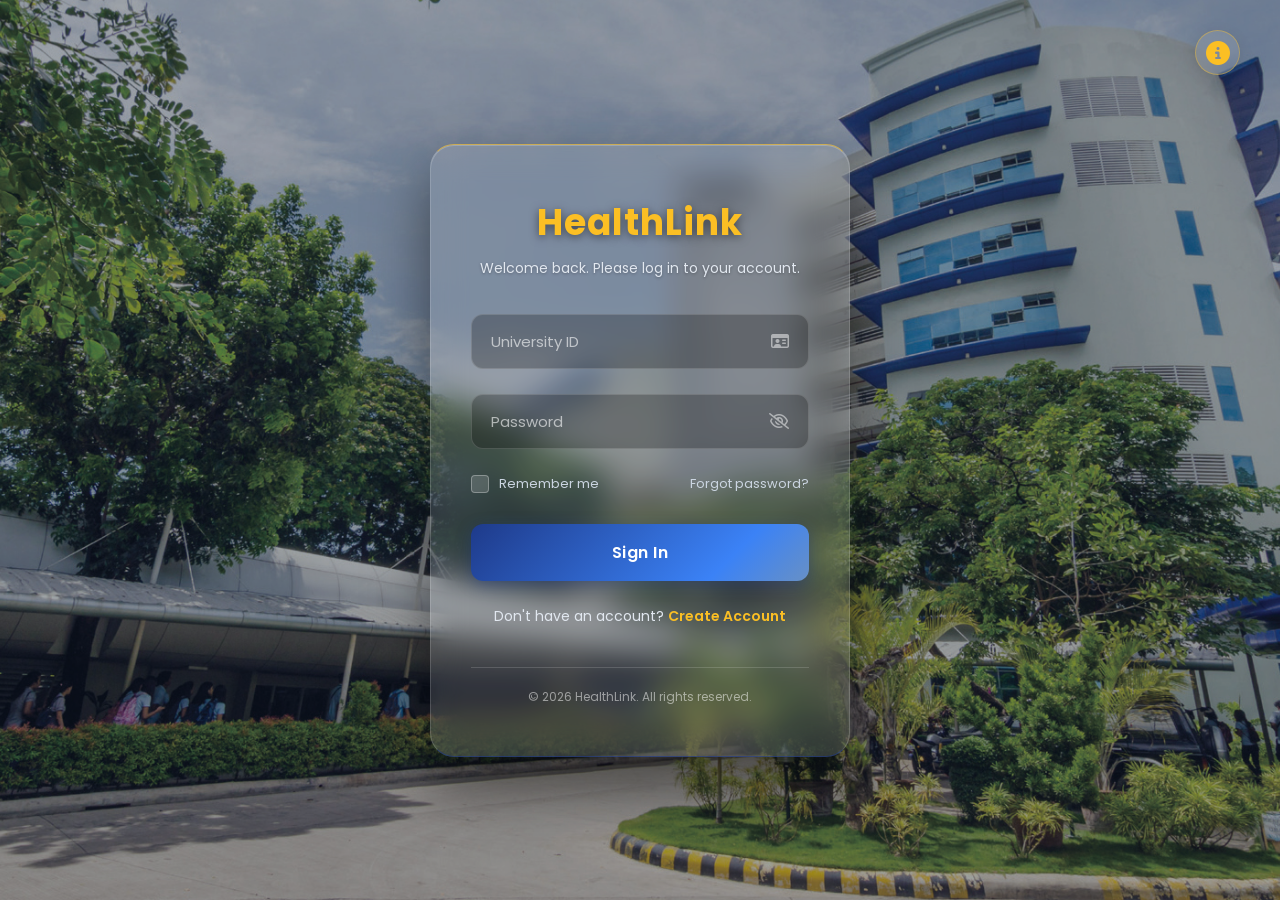
==== index.html @ 608cd3c1 "Add files via upload" ====
<!DOCTYPE html>
<html lang="en">
<head>
    <meta charset="UTF-8">
    <meta name="viewport" content="width=device-width, initial-scale=1.0">
    <title>USTP HealthLink | Login</title>
    
    <link href="https://fonts.googleapis.com/css2?family=Poppins:wght@300;400;500;600;700&display=swap" rel="stylesheet">
    <link rel="stylesheet" href="https://cdnjs.cloudflare.com/ajax/libs/font-awesome/6.4.0/css/all.min.css">
    
    <link rel="stylesheet" href="style.css">
</head>
<body>

    <!-- Premium Toast Notification -->
    <div id="toast" class="toast">
        <div class="toast-icon">
            <i class="fa-solid fa-circle-exclamation"></i>
        </div>
        <div class="toast-content">
            <h4>Login Failed</h4>
            <p>Invalid University ID or Password.</p>
        </div>
        <div class="toast-close" onclick="closeToast()">
            <i class="fa-solid fa-xmark"></i>
        </div>
    </div>

    <div class="notice-container">
        <button class="notice-btn" id="noticeBtn" title="Important Notice">
            <i class="fa-solid fa-circle-info"></i>
        </button>
        
        <div class="notice-popup" id="noticePopup">
            <div class="notice-header">
                <i class="fa-solid fa-triangle-exclamation"></i> Notice
            </div>
            <p>This system is designed exclusively for online appointment scheduling. In the event of an emergency, please proceed directly to the clinic or contact the nearest hospital immediately for urgent care.</p>
        </div>
    </div>

    <div class="background-glow"></div>

    <div class="login-container">
        <div class="login-card" id="loginCard">
            <div class="login-header">
                <h1>HealthLink</h1>
                <p>Welcome back. Please log in to your account.</p>
            </div>

            <form class="login-form" id="loginForm">
                
                <!-- UPDATED: Only University ID now -->
                <div class="input-group">
                    <input type="text" id="username" required placeholder=" ">
                    <label for="username">University ID</label>
                    <i class="fa-regular fa-id-card static-icon"></i>
                </div>

                <div class="input-group">
                    <input type="password" id="password" required placeholder=" ">
                    <label for="password">Password</label>
                    <i class="fa-regular fa-eye-slash interactive-icon" id="toggleIcon"></i>
                </div>

                <div class="options">
                    <label class="custom-checkbox">
                        <input type="checkbox" id="remember">
                        <span class="checkmark"></span>
                        Remember me
                    </label>
                    <a href="#" class="forgot-link">Forgot password?</a>
                </div>

                <button type="submit" class="login-btn" id="loginBtn">
                    <span>Sign In</span>
                </button>

                <div class="signup-link">
                    Don't have an account? <a href="#">Create Account</a>
                </div>
            </form>

            <div class="card-footer">
                &copy; 2026 HealthLink. All rights reserved.
            </div>
        </div>
    </div>

    <script src="script.js"></script>
</body>
</html>
---- style.css ----
/* =========================================
   GLOBAL RESET & TYPOGRAPHY
   ========================================= */
* {
    margin: 0;
    padding: 0;
    box-sizing: border-box;
    font-family: 'Poppins', sans-serif;
}

/* =========================================
   1. GLASSMORPHISM LOGIN PAGE STYLES
   ========================================= */

body {
    height: 100vh;
    width: 100%;
    overflow: hidden;
    background: #0f172a; 
}

/* --- PREMIUM TOAST NOTIFICATION --- */
.toast {
    position: fixed;
    top: -100px; /* Hidden above screen */
    left: 50%;
    transform: translateX(-50%);
    background: rgba(15, 23, 42, 0.95);
    backdrop-filter: blur(15px);
    -webkit-backdrop-filter: blur(15px);
    border: 1px solid rgba(239, 68, 68, 0.4);
    border-left: 5px solid #ef4444;
    padding: 15px 20px;
    border-radius: 16px;
    display: flex;
    align-items: center;
    gap: 15px;
    box-shadow: 0 20px 40px rgba(0, 0, 0, 0.5);
    z-index: 9999;
    transition: all 0.5s cubic-bezier(0.68, -0.55, 0.265, 1.55);
    opacity: 0;
}

.toast.show {
    top: 30px; /* Slides down */
    opacity: 1;
}

.toast-icon {
    background: rgba(239, 68, 68, 0.2);
    color: #ef4444;
    width: 40px;
    height: 40px;
    border-radius: 50%;
    display: flex;
    justify-content: center;
    align-items: center;
    font-size: 20px;
}

.toast-content h4 {
    color: #f87171;
    font-size: 15px;
    font-weight: 700;
    margin-bottom: 2px;
}

.toast-content p {
    color: #cbd5e1;
    font-size: 13px;
    font-weight: 500;
}

.toast-close {
    color: #64748b;
    cursor: pointer;
    font-size: 18px;
    margin-left: 10px;
    transition: 0.2s;
}

.toast-close:hover {
    color: #fff;
}

/* --- NOTICE ICON & POPUP --- */
.notice-container {
    position: relative;
    z-index: 100; 
}

body:not(.dashboard-body) .notice-container {
    position: absolute;
    top: 30px;
    right: 40px;
}

.notice-btn {
    background: rgba(255, 255, 255, 0.1);
    border: 1px solid rgba(251, 191, 36, 0.4);
    color: #fbbf24; 
    width: 45px;
    height: 45px;
    border-radius: 50%;
    font-size: 24px; 
    cursor: pointer;
    backdrop-filter: blur(10px);
    transition: all 0.3s ease;
    display: flex;
    justify-content: center;
    align-items: center;
    box-shadow: 0 4px 15px rgba(0,0,0,0.1);
}

.notice-btn.hidden {
    border: 1px solid transparent; 
    background: transparent; 
    color: #ffffff; 
}

.notice-btn.hidden:hover {
    transform: scale(1.1);
    color: #cbd5e1; 
}

.notice-btn:hover:not(.hidden) {
    background: rgba(251, 191, 36, 0.2);
    transform: scale(1.05);
}

/* --- TOP HEADER SPECIFIC NOTICE ICON --- */
.top-header-notice .notice-btn {
    background: #ffffff; 
    border: 4px solid #e2e8f0; 
    color: #64748b; 
    font-size: 16px; 
    width: 44px;
    height: 44px;
    box-shadow: 0 4px 10px rgba(0,0,0,0.03);
    margin-left: 5px;
    transition: all 0.3s ease;
}

.top-header-notice .notice-btn:hover {
    border-color: #cbd5e1; 
    color: #1e3a8a; 
    transform: scale(1.05);
    box-shadow: 0 6px 15px rgba(0,0,0,0.08);
}

/* Popup Box */
.notice-popup {
    position: absolute;
    top: 60px;
    right: 0;
    width: 320px;
    background: rgba(15, 23, 42, 0.95); 
    backdrop-filter: blur(15px);
    -webkit-backdrop-filter: blur(15px);
    border: 1px solid rgba(251, 191, 36, 0.4); 
    border-radius: 16px;
    padding: 20px;
    color: #e2e8f0;
    box-shadow: 0 25px 50px -12px rgba(0, 0, 0, 0.5);
    opacity: 0;
    visibility: hidden;
    transform: translateY(-10px);
    transition: all 0.4s ease;
    margin-right: -10px; 
}

.notice-popup.show {
    opacity: 1;
    visibility: visible;
    transform: translateY(0);
}

.notice-header {
    color: #fbbf24;
    font-weight: 700;
    font-size: 15px;
    margin-bottom: 10px;
    display: flex;
    align-items: center;
    gap: 8px;
}

.notice-popup p {
    font-size: 13px;
    line-height: 1.6;
    color: #cbd5e1;
    font-weight: 400;
}

/* --- LOGIN FORM STYLES --- */
.background-glow {
    position: absolute;
    top: 50%;
    left: 50%;
    transform: translate(-50%, -50%);
    width: 550px;
    height: 550px;
    background: radial-gradient(circle, rgba(251, 191, 36, 0.2) 0%, rgba(30, 58, 138, 0.3) 40%, transparent 70%);
    filter: blur(60px);
    z-index: 1;
    animation: pulseGlow 6s infinite alternate;
}

@keyframes pulseGlow {
    0% { transform: translate(-50%, -50%) scale(1); opacity: 0.7; }
    100% { transform: translate(-50%, -50%) scale(1.1); opacity: 1; }
}

.login-container {
    height: 100vh;
    width: 100vw;
    background: url('bg.jpg') no-repeat center center/cover;
    display: flex;
    justify-content: center;
    align-items: center;
    position: relative;
    z-index: 2;
}

.login-container::before {
    content: '';
    position: absolute;
    top: 0;
    left: 0;
    width: 100%;
    height: 100%;
    background: rgba(10, 25, 47, 0.4); 
    z-index: -1;
}

.login-card {
    position: relative;
    z-index: 3;
    width: 420px;
    padding: 50px 40px;
    border-radius: 24px;
    background: rgba(255, 255, 255, 0.1);
    backdrop-filter: blur(16px);
    -webkit-backdrop-filter: blur(16px);
    border: 1px solid rgba(255, 255, 255, 0.15);
    border-top: 1px solid rgba(251, 191, 36, 0.6); 
    border-bottom: 1px solid rgba(30, 58, 138, 0.6);
    box-shadow: 0 30px 60px rgba(0, 0, 0, 0.5), inset 0 1px 0 rgba(255,255,255,0.2);
    color: #fff;
}

.login-header {
    text-align: center;
    margin-bottom: 35px;
}

.login-header h1 {
    font-size: 36px;
    font-weight: 700;
    letter-spacing: 1px;
    margin-bottom: 8px;
    text-shadow: 0 2px 10px rgba(0, 0, 0, 0.5);
    color: #fbbf24; 
}

.login-header p {
    font-size: 14px;
    font-weight: 400;
    color: #e2e8f0; 
    text-shadow: 0 1px 3px rgba(0,0,0,0.3);
}

.input-group {
    position: relative;
    margin-bottom: 25px;
}

.input-group input {
    width: 100%;
    padding: 20px 45px 10px 20px; 
    border-radius: 12px;
    background: rgba(0, 0, 0, 0.25); 
    border: 1px solid rgba(255, 255, 255, 0.15);
    color: #fff;
    font-size: 15px;
    outline: none;
    transition: all 0.3s ease;
}

.input-group label {
    position: absolute;
    left: 20px;
    top: 50%;
    transform: translateY(-50%);
    color: rgba(255, 255, 255, 0.6);
    font-size: 15px;
    pointer-events: none;
    transition: all 0.3s ease;
}

.input-group input:focus ~ label,
.input-group input:not(:placeholder-shown) ~ label {
    top: 10px;
    font-size: 11px;
    color: #fbbf24;
    font-weight: 500;
}

.input-group input:focus {
    border-color: #fbbf24; 
    background: rgba(30, 58, 138, 0.3); 
    box-shadow: 0 0 15px rgba(251, 191, 36, 0.15);
}

.input-group i {
    position: absolute;
    right: 20px;
    top: 50%;
    transform: translateY(-50%);
    color: rgba(255, 255, 255, 0.5);
    transition: 0.3s;
}

.static-icon { pointer-events: none; cursor: default; }
.interactive-icon { pointer-events: auto; cursor: pointer; }

.input-group input:focus + .interactive-icon { color: #fbbf24; }

.options {
    display: flex;
    justify-content: space-between;
    align-items: center;
    margin-bottom: 30px;
    font-size: 13px;
}

.custom-checkbox { display: flex; align-items: center; cursor: pointer; user-select: none; color: #cbd5e1; }
.custom-checkbox input { position: absolute; opacity: 0; }

.checkmark {
    position: relative;
    height: 18px;
    width: 18px;
    background-color: rgba(255, 255, 255, 0.15);
    border: 1px solid rgba(255, 255, 255, 0.3);
    border-radius: 4px;
    margin-right: 10px;
    transition: all 0.2s;
}

.custom-checkbox input:checked ~ .checkmark { background-color: #fbbf24; border-color: #fbbf24; }

.checkmark:after {
    content: "";
    position: absolute;
    display: none;
    left: 6px;
    top: 2px;
    width: 4px;
    height: 10px;
    border: solid #1e3a8a;
    border-width: 0 2px 2px 0;
    transform: rotate(45deg);
}

.custom-checkbox input:checked ~ .checkmark:after { display: block; }
.forgot-link { color: #cbd5e1; text-decoration: none; transition: 0.3s; }
.forgot-link:hover { color: #fbbf24; }

.login-btn {
    position: relative;
    width: 100%;
    padding: 16px;
    border: none;
    border-radius: 12px;
    background: linear-gradient(135deg, #1e3a8a 0%, #3b82f6 40%, #fbbf24 100%);
    background-size: 200% auto;
    color: #fff;
    font-size: 16px;
    font-weight: 600;
    letter-spacing: 0.5px;
    cursor: pointer;
    overflow: hidden; 
    transition: all 0.4s ease;
    box-shadow: 0 4px 15px rgba(30, 58, 138, 0.4);
}

.login-btn::before {
    content: '';
    position: absolute;
    top: 0;
    left: -100%;
    width: 100%;
    height: 100%;
    background: linear-gradient(90deg, transparent, rgba(255,255,255,0.4), transparent);
    transition: all 0.5s ease;
}

.login-btn:hover { background-position: right center; transform: translateY(-2px); box-shadow: 0 8px 25px rgba(251, 191, 36, 0.4); }
.login-btn:hover::before { left: 100%; }

.signup-link { text-align: center; margin-top: 25px; font-size: 14px; color: #e2e8f0; }
.signup-link a { color: #fbbf24; text-decoration: none; font-weight: 600; transition: 0.3s; }
.signup-link a:hover { color: #fff; }

.card-footer {
    margin-top: 40px;
    text-align: center;
    font-size: 12px;
    color: rgba(255, 255, 255, 0.5);
    border-top: 1px solid rgba(255, 255, 255, 0.15);
    padding-top: 20px;
}


/* =========================================
   2. DASHBOARD (PREMIUM CANVAS & DEPTH)
   ========================================= */

.dashboard-body {
    margin: 0;
    padding: 0;
    font-family: 'Poppins', sans-serif;
    background-color: #eef2f6; 
    color: #334155; 
    height: 100vh;
    overflow: hidden;
    position: relative;
}

.bg-canvas {
    position: absolute;
    top: 0; left: 0; width: 100%; height: 100%;
    overflow: hidden;
    z-index: 0;
    pointer-events: none;
}

.glow {
    position: absolute;
    border-radius: 50%;
    filter: blur(120px);
    opacity: 0.6;
}

.glow-blue { width: 600px; height: 600px; background: #dbeafe; top: -200px; right: -100px; }
.glow-gold { width: 500px; height: 500px; background: #fef3c7; bottom: -150px; left: 10%; }

.app-container {
    display: flex;
    flex-direction: column;
    height: 100vh;
    position: relative;
    z-index: 1; 
}

/* --- 1. TOP HEADER --- */
.top-header {
    display: flex;
    justify-content: space-between;
    align-items: center;
    background: rgba(255, 255, 255, 0.9);
    backdrop-filter: blur(10px);
    height: 85px; 
    padding: 0 40px;
    margin: 20px 30px;
    border-radius: 24px;
    box-shadow: 0 4px 6px -1px rgba(0, 0, 0, 0.02), 0 15px 35px -5px rgba(30, 58, 138, 0.1);
    border: 1px solid rgba(255, 255, 255, 0.8);
    z-index: 10;
}

.nav-logo { font-size: 26px; font-weight: 800; color: #fbbf24; letter-spacing: -0.5px; text-shadow: 0 2px 10px rgba(251, 191, 36, 0.2); }

.header-right-side { display: flex; align-items: center; gap: 15px; }
.user-profile-header { display: flex; align-items: center; gap: 15px; }
.user-info { text-align: right; }
.user-info h2 { font-size: 17px; font-weight: 800; color: #0f172a; margin-bottom: 2px; }
.user-info p { font-size: 13px; color: #64748b; font-weight: 500; }
.user-id { background: #fef3c7; color: #b45309; padding: 3px 10px; border-radius: 12px; font-weight: 700; margin-left: 10px; }

.user-avatar { 
    width: 52px; height: 52px; 
    border-radius: 18px;
    padding: 2px;
    background: linear-gradient(135deg, #fbbf24, #1e3a8a); 
    box-shadow: 0 6px 15px rgba(30, 58, 138, 0.25);
}

.user-avatar img { width: 100%; height: 100%; border-radius: 16px; object-fit: cover; border: 2px solid #fff; }

.logout-icon {
    color: #64748b; font-size: 18px; transition: 0.3s; text-decoration: none;
    width: 45px; height: 45px; display: flex; align-items: center; justify-content: center;
    border-radius: 16px; background: #f8fafc; border: 1px solid #e2e8f0;
    box-shadow: 0 2px 5px rgba(0,0,0,0.02);
}
.logout-icon:hover { color: #ef4444; background: #fee2e2; transform: translateY(-2px); box-shadow: 0 6px 15px rgba(239, 68, 68, 0.15); }

/* --- MAIN LAYOUT --- */
.main-layout {
    display: flex;
    flex: 1;
    overflow: hidden; 
    padding: 0 30px 30px 30px;
    gap: 30px;
}

/* --- 2. LEFT PANEL --- */
.left-panel {
    width: 110px;
    background: #ffffff;
    border-radius: 30px;
    box-shadow: 0 4px 6px -1px rgba(0, 0, 0, 0.02), 0 15px 35px -5px rgba(30, 58, 138, 0.1);
    display: flex;
    flex-direction: column;
    justify-content: center;
    padding: 40px 0; 
    border: 1px solid rgba(226, 232, 240, 0.6);
}

.nav-track { 
    display: flex; 
    flex-direction: column; 
    gap: 35px; 
    align-items: center;
    width: 100%;
}

.nav-item {
    display: flex; flex-direction: column; align-items: center; text-decoration: none;
    color: #94a3b8; font-size: 11px; font-weight: 700; transition: all 0.3s ease; width: 100%;
    cursor: pointer;
}

.nav-icon {
    font-size: 20px; margin-bottom: 6px; width: 55px; height: 55px; 
    display: flex; justify-content: center; align-items: center; border-radius: 20px; 
    background: #f8fafc; transition: all 0.3s cubic-bezier(0.4, 0, 0.2, 1);
}

.nav-item:hover { color: #1e3a8a; }
.nav-item:hover .nav-icon { background: #e0e7ff; color: #1e3a8a; transform: translateY(-2px); box-shadow: 0 4px 10px rgba(30,58,138,0.1); }

.nav-item.active { color: #1e3a8a; }
.nav-item.active .nav-icon {
    background: linear-gradient(135deg, #1e3a8a, #3b82f6);
    color: #fff;
    box-shadow: 0 10px 25px -5px rgba(30, 58, 138, 0.5), inset 0 2px 4px rgba(255,255,255,0.3);
    transform: translateY(-3px) scale(1.02);
}

/* --- 3. RIGHT PANEL --- */
.right-panel { 
    flex: 1; 
    padding: 10px 20px 10px 0; 
    overflow-y: auto; 
    max-width: 1200px;
    margin: 0 auto;
    width: 100%;
}

.right-panel::-webkit-scrollbar { width: 6px; }
.right-panel::-webkit-scrollbar-track { background: transparent; }
.right-panel::-webkit-scrollbar-thumb { background: #cbd5e1; border-radius: 10px; }

/* --- WELCOME BANNER --- */
.welcome-banner { margin-bottom: 35px; }

.welcome-text h1 {
    font-size: 36px; font-weight: 800; color: #0f172a; margin-bottom: 8px; letter-spacing: -1px;
}
.welcome-text h1 span { 
    background: linear-gradient(90deg, #1e3a8a, #3b82f6);
    -webkit-background-clip: text;
    -webkit-text-fill-color: transparent;
}
.welcome-text p { font-size: 16px; color: #64748b; font-weight: 500;}

/* --- CONTENT SECTIONS --- */
.content-section { margin-bottom: 50px; }

.section-header { display: flex; justify-content: space-between; align-items: center; margin-bottom: 25px; }
.section-header h3 { font-size: 24px; color: #0f172a; font-weight: 800; letter-spacing: -0.5px;}

.view-all { 
    font-size: 14px; color: #1e3a8a; text-decoration: none; font-weight: 700; 
    display: flex; align-items: center; gap: 8px; transition: 0.2s;
    background: #ffffff; padding: 10px 20px; border-radius: 20px;
    border: 1px solid #e2e8f0;
    box-shadow: 0 4px 10px rgba(0,0,0,0.02);
}
.view-all:hover { gap: 12px; background: #f8fafc; border-color: #cbd5e1; box-shadow: 0 6px 15px rgba(30,58,138,0.08); transform: translateY(-2px); }

/* --- APPOINTMENT CARD --- */
.appointment-card {
    background: #ffffff; border-radius: 28px; padding: 35px;
    display: flex; align-items: center; gap: 35px;
    box-shadow: 0 2px 4px rgba(0,0,0,0.02), 0 15px 30px -5px rgba(30, 58, 138, 0.12), 0 30px 60px -15px rgba(30, 58, 138, 0.08);
    transition: all 0.3s ease;
    border: 1px solid rgba(226, 232, 240, 0.6);
}

.appointment-card:hover { 
    transform: translateY(-8px);
    box-shadow: 0 4px 8px rgba(0,0,0,0.02), 0 25px 45px -5px rgba(30, 58, 138, 0.15), 0 40px 70px -15px rgba(30, 58, 138, 0.1);
}

.appt-date {
    background: linear-gradient(135deg, #ffffff, #f1f5f9);
    padding: 18px 28px; border-radius: 22px; text-align: center;
    display: flex; flex-direction: column; border: 1px solid #e2e8f0;
    box-shadow: inset 0 2px 4px rgba(0,0,0,0.03), 0 4px 10px rgba(0,0,0,0.02);
}

.appt-date .month { font-size: 15px; font-weight: 800; color: #ef4444; text-transform: uppercase; letter-spacing: 1px; }
.appt-date .day { font-size: 36px; font-weight: 800; color: #0f172a; line-height: 1; }

.appt-details { flex: 1; }
.appt-details h4 { font-size: 22px; color: #0f172a; margin-bottom: 12px; font-weight: 800;}
.appt-details p { font-size: 15px; color: #64748b; margin-bottom: 8px; display: flex; align-items: center; gap: 10px; font-weight: 500;}
.appt-details p i { color: #94a3b8; width: 16px; }

.appt-status { text-align: right; display: flex; flex-direction: column; align-items: flex-end; gap: 15px; }

.status-badge {
    background: #ecfdf5; color: #059669; padding: 10px 20px; border-radius: 20px; font-size: 14px; font-weight: 700;
    border: 1px solid #d1fae5; box-shadow: 0 2px 10px rgba(5, 150, 105, 0.1);
    display: flex; align-items: center; gap: 6px;
}

.cancel-btn {
    background: #fef2f2; color: #ef4444; padding: 12px 28px; border-radius: 16px; font-size: 14px; font-weight: 700;
    cursor: pointer; border: 1px solid #fecaca; transition: 0.2s;
    box-shadow: 0 2px 5px rgba(239, 68, 68, 0.05);
}
.cancel-btn:hover { background: #fee2e2; transform: translateY(-2px); box-shadow: 0 6px 15px rgba(239, 68, 68, 0.15); }

/* --- DOCTOR AVAILABILITY --- */
.doctor-grid { display: grid; grid-template-columns: repeat(auto-fill, minmax(340px, 1fr)); gap: 25px; }

.doctor-card {
    background: #ffffff; border-radius: 28px; padding: 30px;
    display: flex; align-items: center; gap: 25px;
    box-shadow: 0 2px 4px rgba(0,0,0,0.02), 0 15px 30px -5px rgba(30, 58, 138, 0.12), 0 30px 60px -15px rgba(30, 58, 138, 0.08);
    transition: all 0.3s ease;
    border: 1px solid rgba(226, 232, 240, 0.6);
    position: relative;
}

.doctor-card:hover { 
    transform: translateY(-8px); 
    box-shadow: 0 4px 8px rgba(0,0,0,0.02), 0 25px 45px -5px rgba(30, 58, 138, 0.15), 0 40px 70px -15px rgba(30, 58, 138, 0.1);
}

.status-pill {
    position: absolute; top: 25px; right: 25px; font-size: 11px; font-weight: 700;
    display: flex; align-items: center; gap: 6px; padding: 5px 12px; border-radius: 20px;
    background: #ecfdf5; color: #059669; border: 1px solid #d1fae5;
    box-shadow: 0 2px 5px rgba(16, 185, 129, 0.1);
}

.status-pill .dot {
    width: 6px; height: 6px; background: #10b981; border-radius: 50%;
    box-shadow: 0 0 0 2px rgba(16, 185, 129, 0.3); animation: pulse 2s infinite;
}

@keyframes pulse {
    0% { transform: scale(1); opacity: 1; }
    50% { transform: scale(1.5); opacity: 0.5; }
    100% { transform: scale(1); opacity: 1; }
}

.doc-avatar { 
    position: relative; width: 75px; height: 75px; border-radius: 24px; padding: 3px;
    background: #e2e8f0; box-shadow: 0 8px 20px rgba(0,0,0,0.08);
}
.doc-avatar.online { background: linear-gradient(135deg, #10b981, #34d399); }
.doc-avatar.offline { background: linear-gradient(135deg, #cbd5e1, #e2e8f0); }

.doc-avatar img { width: 100%; height: 100%; border-radius: 21px; object-fit: cover; border: 3px solid #fff; }

.doc-info h4 { font-size: 19px; color: #0f172a; margin-bottom: 4px; font-weight: 800;}
.doc-info p { font-size: 14px; color: #64748b; margin-bottom: 12px; font-weight: 500;}

.doc-time { 
    font-size: 13px; color: #059669; background: #ecfdf5; padding: 8px 14px; 
    border-radius: 10px; font-weight: 700; display: inline-flex; align-items: center; gap: 6px; 
    border: 1px solid #d1fae5;
}
.doc-time.text-muted { color: #64748b; background: #f1f5f9; border-color: #e2e8f0; }

/* =========================================
   3. TAB SYSTEM & BOOKING FORM
   ========================================= */

.page-view {
    display: none;
    animation: fadeIn 0.4s ease;
}

.page-view.active-view {
    display: block;
}

@keyframes fadeIn {
    from { opacity: 0; transform: translateY(10px); }
    to { opacity: 1; transform: translateY(0); }
}

.booking-wrapper {
    display: flex;
    justify-content: center;
    width: 100%;
}

.booking-container {
    background: #ffffff;
    border-radius: 28px;
    padding: 40px;
    box-shadow: 0 2px 4px rgba(0,0,0,0.02), 0 15px 30px -5px rgba(30, 58, 138, 0.12);
    border: 1px solid rgba(226, 232, 240, 0.6);
    width: 100%;
    max-width: 800px;
}

.booking-form {
    display: flex;
    flex-direction: column;
    gap: 30px;
}

.form-section {
    display: flex;
    flex-direction: column;
    gap: 15px;
}

.form-section h3 {
    font-size: 16px;
    font-weight: 700;
    color: #1e3a8a;
    display: flex;
    align-items: center;
    gap: 10px;
    border-bottom: 1px solid #e2e8f0;
    padding-bottom: 10px;
}

.form-section h3 i {
    color: #fbbf24;
}

.input-grid {
    display: grid;
    grid-template-columns: 1fr 1fr;
    gap: 20px;
}

.input-field {
    display: flex;
    flex-direction: column;
    gap: 8px;
}

.input-field label {
    font-size: 13px;
    font-weight: 600;
    color: #64748b;
}

.input-field input, 
.input-field select, 
.input-field textarea {
    width: 100%;
    padding: 15px 20px;
    border-radius: 16px;
    border: 1px solid #cbd5e1;
    background: #f8fafc;
    font-size: 14px;
    color: #0f172a;
    font-family: 'Poppins', sans-serif;
    outline: none;
    transition: all 0.3s ease;
}

.input-field input:focus, 
.input-field select:focus, 
.input-field textarea:focus {
    border-color: #3b82f6;
    background: #ffffff;
    box-shadow: 0 0 0 4px rgba(59, 130, 246, 0.1);
}

.input-field textarea {
    resize: vertical;
}

.form-actions {
    display: flex;
    justify-content: flex-end;
    gap: 15px;
    margin-top: 10px;
    padding-top: 20px;
    border-top: 1px solid #e2e8f0;
}

.btn-cancel {
    padding: 14px 28px;
    border-radius: 16px;
    background: #ffffff;
    color: #64748b;
    font-size: 15px;
    font-weight: 600;
    border: 1px solid #cbd5e1;
    cursor: pointer;
    transition: all 0.3s ease;
}

.btn-cancel:hover {
    background: #f1f5f9;
    color: #0f172a;
    border-color: #94a3b8;
}

.btn-submit {
    padding: 14px 28px;
    border-radius: 16px;
    background: linear-gradient(135deg, #1e3a8a 0%, #3b82f6 100%);
    color: #ffffff;
    font-size: 15px;
    font-weight: 700;
    border: none;
    cursor: pointer;
    display: flex;
    align-items: center;
    gap: 10px;
    transition: all 0.3s ease;
    box-shadow: 0 4px 15px rgba(30, 58, 138, 0.3);
}

.btn-submit:hover {
    transform: translateY(-2px);
    box-shadow: 0 8px 25px rgba(30, 58, 138, 0.4);
}

/* --- RESPONSIVE DASHBOARD --- */
@media (max-width: 1024px) {
    .top-header { margin: 15px; padding: 15px 25px; }
    .main-layout { padding: 0 15px 15px 15px; gap: 15px; }
    .left-panel { width: 85px; padding: 30px 0;}
    .nav-icon { width: 50px; height: 50px; font-size: 18px; }
    .nav-item span { display: none; } 
    .right-panel { padding: 10px 0; max-width: 100%; }
    .welcome-text h1 { font-size: 30px; }
    .appointment-card { padding: 25px; gap: 20px; }
}

@media (max-width: 768px) {
    .main-layout { flex-direction: column; }
    .left-panel {
        width: 100%; height: 85px; flex-direction: row; border-radius: 24px; padding: 0 15px;
    }
    .nav-track { flex-direction: row; gap: 15px; justify-content: center; height: 100%; }
    .nav-icon { width: 55px; height: 55px; margin-bottom: 0;}
    .nav-item span { display: none; }
    
    .appointment-card { flex-direction: column; text-align: center; gap: 20px; padding: 25px; }
    .appt-status { align-items: center; }
    .appointment-card .appt-details p { justify-content: center; }
    
    .user-info { display: none; } 
    .top-header { margin: 10px; padding: 15px; height: auto; }
    .header-right-side { gap: 10px; }

    .input-grid { grid-template-columns: 1fr; }
    .form-actions { flex-direction: column-reverse; }
    .btn-cancel, .btn-submit { justify-content: center; width: 100%; }
}
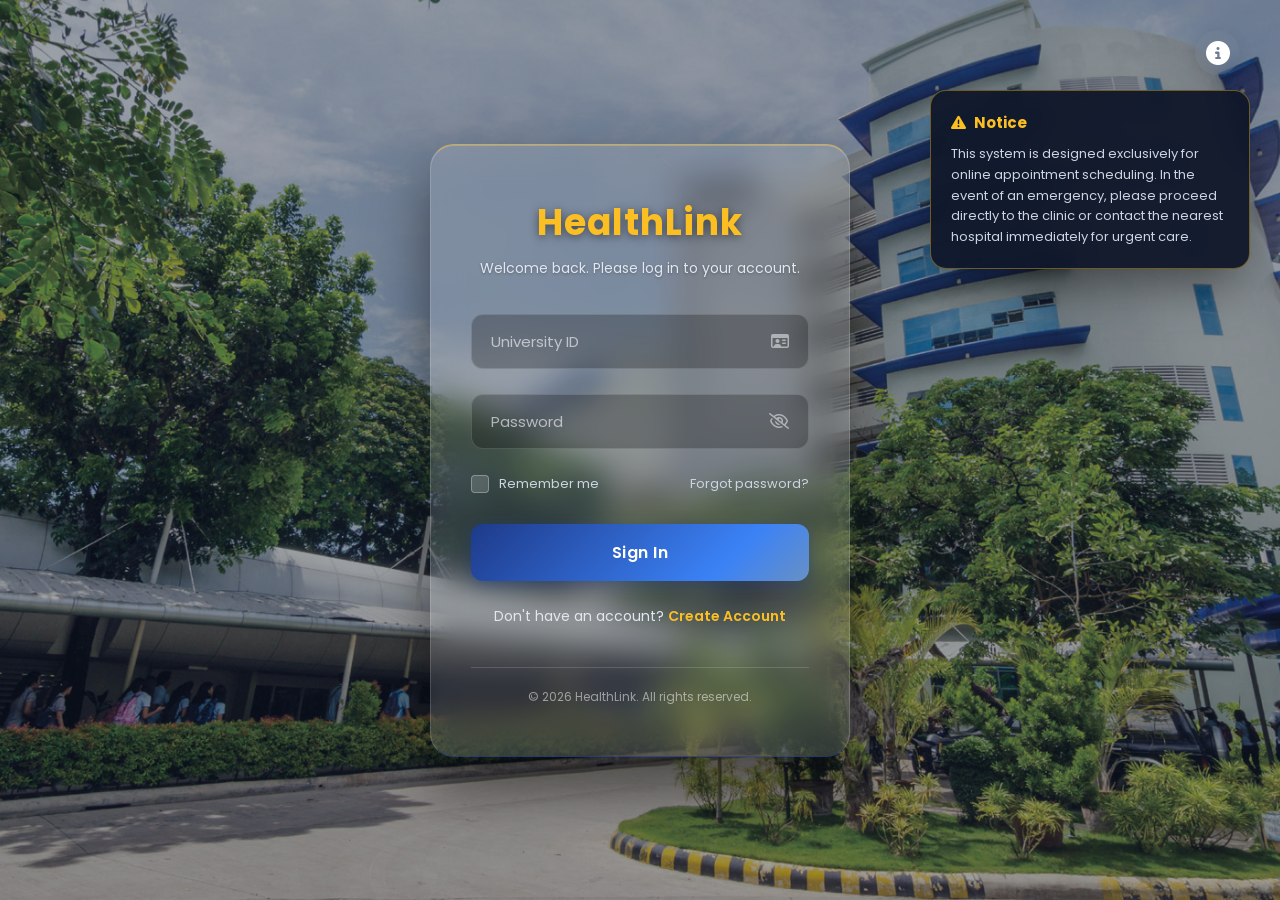
==== commit cc25e02e: "Updated" ====
--- a/index.html
+++ b/index.html
@@ -26,6 +26,7 @@
         </div>
     </div>
 
+    <!-- Notice Icon (Starts without the .hidden class so it can pop the message, but we will hide the highlight) -->
     <div class="notice-container">
         <button class="notice-btn" id="noticeBtn" title="Important Notice">
             <i class="fa-solid fa-circle-info"></i>
@@ -50,7 +51,6 @@
 
             <form class="login-form" id="loginForm">
                 
-                <!-- UPDATED: Only University ID now -->
                 <div class="input-group">
                     <input type="text" id="username" required placeholder=" ">
                     <label for="username">University ID</label>
@@ -88,5 +88,48 @@
     </div>
 
     <script src="script.js"></script>
+
+    <!-- NEW LOGIC FOR THE AUTO-POPUP AND ICON STATE -->
+    <script>
+        document.addEventListener('DOMContentLoaded', () => {
+            const noticeBtn = document.getElementById('noticeBtn');
+            const noticePopup = document.getElementById('noticePopup');
+
+            // 1. Remove the yellow highlight immediately on load
+            noticeBtn.classList.add('hidden');
+
+            // 2. Show the popup after a tiny delay (for smooth animation)
+            setTimeout(() => {
+                noticePopup.classList.add('show');
+            }, 100);
+
+            // 3. Hide the popup after 3 seconds
+            setTimeout(() => {
+                noticePopup.classList.remove('show');
+                // The icon stays 'hidden' (unhighlighted) so it looks clean
+            }, 3100); // 100ms delay + 3000ms duration
+
+            // 4. Allow the user to click it again manually
+            noticeBtn.addEventListener('click', (e) => {
+                e.stopPropagation();
+                noticePopup.classList.toggle('show');
+                
+                // If they open it, we remove the 'hidden' class to highlight it again
+                if (noticePopup.classList.contains('show')) {
+                    noticeBtn.classList.remove('hidden');
+                } else {
+                    noticeBtn.classList.add('hidden');
+                }
+            });
+
+            // 5. Close when clicking outside
+            document.addEventListener('click', (e) => {
+                if (!noticePopup.contains(e.target) && e.target !== noticeBtn && !noticeBtn.contains(e.target)) {
+                    noticePopup.classList.remove('show');
+                    noticeBtn.classList.add('hidden');
+                }
+            });
+        });
+    </script>
 </body>
-</html>+</html>
--- a/style.css
+++ b/style.css
@@ -1,5 +1,5 @@
 /* =========================================
-   GLOBAL RESET & TYPOGRAPHY
+   1. GLOBAL RESET & TYPOGRAPHY
    ========================================= */
 * {
     margin: 0;
@@ -8,10 +8,6 @@
     font-family: 'Poppins', sans-serif;
 }
 
-/* =========================================
-   1. GLASSMORPHISM LOGIN PAGE STYLES
-   ========================================= */
-
 body {
     height: 100vh;
     width: 100%;
@@ -19,187 +15,15 @@
     background: #0f172a; 
 }
 
-/* --- PREMIUM TOAST NOTIFICATION --- */
-.toast {
-    position: fixed;
-    top: -100px; /* Hidden above screen */
-    left: 50%;
-    transform: translateX(-50%);
-    background: rgba(15, 23, 42, 0.95);
-    backdrop-filter: blur(15px);
-    -webkit-backdrop-filter: blur(15px);
-    border: 1px solid rgba(239, 68, 68, 0.4);
-    border-left: 5px solid #ef4444;
-    padding: 15px 20px;
-    border-radius: 16px;
-    display: flex;
-    align-items: center;
-    gap: 15px;
-    box-shadow: 0 20px 40px rgba(0, 0, 0, 0.5);
-    z-index: 9999;
-    transition: all 0.5s cubic-bezier(0.68, -0.55, 0.265, 1.55);
-    opacity: 0;
-}
-
-.toast.show {
-    top: 30px; /* Slides down */
-    opacity: 1;
-}
-
-.toast-icon {
-    background: rgba(239, 68, 68, 0.2);
-    color: #ef4444;
-    width: 40px;
-    height: 40px;
-    border-radius: 50%;
-    display: flex;
-    justify-content: center;
-    align-items: center;
-    font-size: 20px;
-}
-
-.toast-content h4 {
-    color: #f87171;
-    font-size: 15px;
-    font-weight: 700;
-    margin-bottom: 2px;
-}
-
-.toast-content p {
-    color: #cbd5e1;
-    font-size: 13px;
-    font-weight: 500;
-}
-
-.toast-close {
-    color: #64748b;
-    cursor: pointer;
-    font-size: 18px;
-    margin-left: 10px;
-    transition: 0.2s;
-}
-
-.toast-close:hover {
-    color: #fff;
-}
-
-/* --- NOTICE ICON & POPUP --- */
-.notice-container {
-    position: relative;
-    z-index: 100; 
-}
-
-body:not(.dashboard-body) .notice-container {
-    position: absolute;
-    top: 30px;
-    right: 40px;
-}
-
-.notice-btn {
-    background: rgba(255, 255, 255, 0.1);
-    border: 1px solid rgba(251, 191, 36, 0.4);
-    color: #fbbf24; 
-    width: 45px;
-    height: 45px;
-    border-radius: 50%;
-    font-size: 24px; 
-    cursor: pointer;
-    backdrop-filter: blur(10px);
-    transition: all 0.3s ease;
-    display: flex;
-    justify-content: center;
-    align-items: center;
-    box-shadow: 0 4px 15px rgba(0,0,0,0.1);
-}
-
-.notice-btn.hidden {
-    border: 1px solid transparent; 
-    background: transparent; 
-    color: #ffffff; 
-}
-
-.notice-btn.hidden:hover {
-    transform: scale(1.1);
-    color: #cbd5e1; 
-}
-
-.notice-btn:hover:not(.hidden) {
-    background: rgba(251, 191, 36, 0.2);
-    transform: scale(1.05);
-}
-
-/* --- TOP HEADER SPECIFIC NOTICE ICON --- */
-.top-header-notice .notice-btn {
-    background: #ffffff; 
-    border: 4px solid #e2e8f0; 
-    color: #64748b; 
-    font-size: 16px; 
-    width: 44px;
-    height: 44px;
-    box-shadow: 0 4px 10px rgba(0,0,0,0.03);
-    margin-left: 5px;
-    transition: all 0.3s ease;
-}
-
-.top-header-notice .notice-btn:hover {
-    border-color: #cbd5e1; 
-    color: #1e3a8a; 
-    transform: scale(1.05);
-    box-shadow: 0 6px 15px rgba(0,0,0,0.08);
-}
-
-/* Popup Box */
-.notice-popup {
-    position: absolute;
-    top: 60px;
-    right: 0;
-    width: 320px;
-    background: rgba(15, 23, 42, 0.95); 
-    backdrop-filter: blur(15px);
-    -webkit-backdrop-filter: blur(15px);
-    border: 1px solid rgba(251, 191, 36, 0.4); 
-    border-radius: 16px;
-    padding: 20px;
-    color: #e2e8f0;
-    box-shadow: 0 25px 50px -12px rgba(0, 0, 0, 0.5);
-    opacity: 0;
-    visibility: hidden;
-    transform: translateY(-10px);
-    transition: all 0.4s ease;
-    margin-right: -10px; 
-}
-
-.notice-popup.show {
-    opacity: 1;
-    visibility: visible;
-    transform: translateY(0);
-}
-
-.notice-header {
-    color: #fbbf24;
-    font-weight: 700;
-    font-size: 15px;
-    margin-bottom: 10px;
-    display: flex;
-    align-items: center;
-    gap: 8px;
-}
-
-.notice-popup p {
-    font-size: 13px;
-    line-height: 1.6;
-    color: #cbd5e1;
-    font-weight: 400;
-}
-
-/* --- LOGIN FORM STYLES --- */
+/* =========================================
+   2. LOGIN PAGE STYLES
+   ========================================= */
+
 .background-glow {
     position: absolute;
-    top: 50%;
-    left: 50%;
+    top: 50%; left: 50%;
     transform: translate(-50%, -50%);
-    width: 550px;
-    height: 550px;
+    width: 550px; height: 550px;
     background: radial-gradient(circle, rgba(251, 191, 36, 0.2) 0%, rgba(30, 58, 138, 0.3) 40%, transparent 70%);
     filter: blur(60px);
     z-index: 1;
@@ -212,36 +36,24 @@
 }
 
 .login-container {
-    height: 100vh;
-    width: 100vw;
+    height: 100vh; width: 100vw;
     background: url('bg.jpg') no-repeat center center/cover;
-    display: flex;
-    justify-content: center;
-    align-items: center;
-    position: relative;
-    z-index: 2;
+    display: flex; justify-content: center; align-items: center;
+    position: relative; z-index: 2;
 }
 
 .login-container::before {
     content: '';
-    position: absolute;
-    top: 0;
-    left: 0;
-    width: 100%;
-    height: 100%;
-    background: rgba(10, 25, 47, 0.4); 
-    z-index: -1;
+    position: absolute; top: 0; left: 0; width: 100%; height: 100%;
+    background: rgba(10, 25, 47, 0.4); z-index: -1;
 }
 
 .login-card {
-    position: relative;
-    z-index: 3;
-    width: 420px;
-    padding: 50px 40px;
+    position: relative; z-index: 3;
+    width: 420px; padding: 50px 40px;
     border-radius: 24px;
     background: rgba(255, 255, 255, 0.1);
-    backdrop-filter: blur(16px);
-    -webkit-backdrop-filter: blur(16px);
+    backdrop-filter: blur(16px); -webkit-backdrop-filter: blur(16px);
     border: 1px solid rgba(255, 255, 255, 0.15);
     border-top: 1px solid rgba(251, 191, 36, 0.6); 
     border-bottom: 1px solid rgba(30, 58, 138, 0.6);
@@ -249,153 +61,53 @@
     color: #fff;
 }
 
-.login-header {
-    text-align: center;
-    margin-bottom: 35px;
-}
-
-.login-header h1 {
-    font-size: 36px;
-    font-weight: 700;
-    letter-spacing: 1px;
-    margin-bottom: 8px;
-    text-shadow: 0 2px 10px rgba(0, 0, 0, 0.5);
-    color: #fbbf24; 
-}
-
-.login-header p {
-    font-size: 14px;
-    font-weight: 400;
-    color: #e2e8f0; 
-    text-shadow: 0 1px 3px rgba(0,0,0,0.3);
-}
-
-.input-group {
-    position: relative;
-    margin-bottom: 25px;
-}
-
+.login-header { text-align: center; margin-bottom: 35px; }
+.login-header h1 { font-size: 36px; font-weight: 700; letter-spacing: 1px; margin-bottom: 8px; text-shadow: 0 2px 10px rgba(0, 0, 0, 0.5); color: #fbbf24; }
+.login-header p { font-size: 14px; font-weight: 400; color: #e2e8f0; text-shadow: 0 1px 3px rgba(0,0,0,0.3); }
+
+.input-group { position: relative; margin-bottom: 25px; }
 .input-group input {
-    width: 100%;
-    padding: 20px 45px 10px 20px; 
-    border-radius: 12px;
-    background: rgba(0, 0, 0, 0.25); 
-    border: 1px solid rgba(255, 255, 255, 0.15);
-    color: #fff;
-    font-size: 15px;
-    outline: none;
-    transition: all 0.3s ease;
-}
-
+    width: 100%; padding: 20px 45px 10px 20px; 
+    border-radius: 12px; background: rgba(0, 0, 0, 0.25); 
+    border: 1px solid rgba(255, 255, 255, 0.15); color: #fff; font-size: 15px;
+    outline: none; transition: all 0.3s ease;
+}
 .input-group label {
-    position: absolute;
-    left: 20px;
-    top: 50%;
-    transform: translateY(-50%);
-    color: rgba(255, 255, 255, 0.6);
-    font-size: 15px;
-    pointer-events: none;
-    transition: all 0.3s ease;
-}
-
+    position: absolute; left: 20px; top: 50%; transform: translateY(-50%);
+    color: rgba(255, 255, 255, 0.6); font-size: 15px; pointer-events: none; transition: all 0.3s ease;
+}
 .input-group input:focus ~ label,
-.input-group input:not(:placeholder-shown) ~ label {
-    top: 10px;
-    font-size: 11px;
-    color: #fbbf24;
-    font-weight: 500;
-}
-
-.input-group input:focus {
-    border-color: #fbbf24; 
-    background: rgba(30, 58, 138, 0.3); 
-    box-shadow: 0 0 15px rgba(251, 191, 36, 0.15);
-}
-
-.input-group i {
-    position: absolute;
-    right: 20px;
-    top: 50%;
-    transform: translateY(-50%);
-    color: rgba(255, 255, 255, 0.5);
-    transition: 0.3s;
-}
+.input-group input:not(:placeholder-shown) ~ label { top: 10px; font-size: 11px; color: #fbbf24; font-weight: 500; }
+.input-group input:focus { border-color: #fbbf24; background: rgba(30, 58, 138, 0.3); box-shadow: 0 0 15px rgba(251, 191, 36, 0.15); }
+.input-group i { position: absolute; right: 20px; top: 50%; transform: translateY(-50%); color: rgba(255, 255, 255, 0.5); transition: 0.3s; }
 
 .static-icon { pointer-events: none; cursor: default; }
 .interactive-icon { pointer-events: auto; cursor: pointer; }
-
 .input-group input:focus + .interactive-icon { color: #fbbf24; }
 
-.options {
-    display: flex;
-    justify-content: space-between;
-    align-items: center;
-    margin-bottom: 30px;
-    font-size: 13px;
-}
-
+.options { display: flex; justify-content: space-between; align-items: center; margin-bottom: 30px; font-size: 13px; }
 .custom-checkbox { display: flex; align-items: center; cursor: pointer; user-select: none; color: #cbd5e1; }
 .custom-checkbox input { position: absolute; opacity: 0; }
-
 .checkmark {
-    position: relative;
-    height: 18px;
-    width: 18px;
-    background-color: rgba(255, 255, 255, 0.15);
-    border: 1px solid rgba(255, 255, 255, 0.3);
-    border-radius: 4px;
-    margin-right: 10px;
-    transition: all 0.2s;
-}
-
+    position: relative; height: 18px; width: 18px; background-color: rgba(255, 255, 255, 0.15);
+    border: 1px solid rgba(255, 255, 255, 0.3); border-radius: 4px; margin-right: 10px; transition: all 0.2s;
+}
 .custom-checkbox input:checked ~ .checkmark { background-color: #fbbf24; border-color: #fbbf24; }
-
-.checkmark:after {
-    content: "";
-    position: absolute;
-    display: none;
-    left: 6px;
-    top: 2px;
-    width: 4px;
-    height: 10px;
-    border: solid #1e3a8a;
-    border-width: 0 2px 2px 0;
-    transform: rotate(45deg);
-}
-
+.checkmark:after { content: ""; position: absolute; display: none; left: 6px; top: 2px; width: 4px; height: 10px; border: solid #1e3a8a; border-width: 0 2px 2px 0; transform: rotate(45deg); }
 .custom-checkbox input:checked ~ .checkmark:after { display: block; }
 .forgot-link { color: #cbd5e1; text-decoration: none; transition: 0.3s; }
 .forgot-link:hover { color: #fbbf24; }
 
 .login-btn {
-    position: relative;
-    width: 100%;
-    padding: 16px;
-    border: none;
-    border-radius: 12px;
-    background: linear-gradient(135deg, #1e3a8a 0%, #3b82f6 40%, #fbbf24 100%);
-    background-size: 200% auto;
-    color: #fff;
-    font-size: 16px;
-    font-weight: 600;
-    letter-spacing: 0.5px;
-    cursor: pointer;
-    overflow: hidden; 
-    transition: all 0.4s ease;
-    box-shadow: 0 4px 15px rgba(30, 58, 138, 0.4);
-}
-
+    position: relative; width: 100%; padding: 16px; border: none; border-radius: 12px;
+    background: linear-gradient(135deg, #1e3a8a 0%, #3b82f6 40%, #fbbf24 100%); background-size: 200% auto;
+    color: #fff; font-size: 16px; font-weight: 600; letter-spacing: 0.5px; cursor: pointer; overflow: hidden; 
+    transition: all 0.4s ease; box-shadow: 0 4px 15px rgba(30, 58, 138, 0.4);
+}
 .login-btn::before {
-    content: '';
-    position: absolute;
-    top: 0;
-    left: -100%;
-    width: 100%;
-    height: 100%;
-    background: linear-gradient(90deg, transparent, rgba(255,255,255,0.4), transparent);
-    transition: all 0.5s ease;
-}
-
+    content: ''; position: absolute; top: 0; left: -100%; width: 100%; height: 100%;
+    background: linear-gradient(90deg, transparent, rgba(255,255,255,0.4), transparent); transition: all 0.5s ease;
+}
 .login-btn:hover { background-position: right center; transform: translateY(-2px); box-shadow: 0 8px 25px rgba(251, 191, 36, 0.4); }
 .login-btn:hover::before { left: 100%; }
 
@@ -403,454 +115,301 @@
 .signup-link a { color: #fbbf24; text-decoration: none; font-weight: 600; transition: 0.3s; }
 .signup-link a:hover { color: #fff; }
 
-.card-footer {
-    margin-top: 40px;
-    text-align: center;
-    font-size: 12px;
-    color: rgba(255, 255, 255, 0.5);
-    border-top: 1px solid rgba(255, 255, 255, 0.15);
-    padding-top: 20px;
-}
-
-
-/* =========================================
-   2. DASHBOARD (PREMIUM CANVAS & DEPTH)
+.card-footer { margin-top: 40px; text-align: center; font-size: 12px; color: rgba(255, 255, 255, 0.5); border-top: 1px solid rgba(255, 255, 255, 0.15); padding-top: 20px; }
+
+/* =========================================
+   3. SHARED UI COMPONENTS (Toast & Notices)
+   ========================================= */
+
+.toast {
+    position: fixed; top: -100px; left: 50%; transform: translateX(-50%);
+    background: rgba(15, 23, 42, 0.95); backdrop-filter: blur(15px); -webkit-backdrop-filter: blur(15px);
+    border: 1px solid rgba(239, 68, 68, 0.4); border-left: 5px solid #ef4444; padding: 15px 20px;
+    border-radius: 16px; display: flex; align-items: center; gap: 15px; box-shadow: 0 20px 40px rgba(0, 0, 0, 0.5);
+    z-index: 9999; transition: all 0.5s cubic-bezier(0.68, -0.55, 0.265, 1.55); opacity: 0;
+}
+.toast.show { top: 30px; opacity: 1; }
+.toast-icon { background: rgba(239, 68, 68, 0.2); color: #ef4444; width: 40px; height: 40px; border-radius: 50%; display: flex; justify-content: center; align-items: center; font-size: 20px; }
+.toast-content h4 { color: #f87171; font-size: 15px; font-weight: 700; margin-bottom: 2px; }
+.toast-content p { color: #cbd5e1; font-size: 13px; font-weight: 500; }
+.toast-close { color: #64748b; cursor: pointer; font-size: 18px; margin-left: 10px; transition: 0.2s; }
+.toast-close:hover { color: #fff; }
+
+.notice-container { position: relative; z-index: 100; }
+body:not(.dashboard-body) .notice-container { position: absolute; top: 30px; right: 40px; }
+.notice-btn {
+    background: rgba(255, 255, 255, 0.1); border: 1px solid rgba(251, 191, 36, 0.4); color: #fbbf24; 
+    width: 45px; height: 45px; border-radius: 50%; font-size: 24px; cursor: pointer;
+    backdrop-filter: blur(10px); transition: all 0.3s ease; display: flex; justify-content: center; align-items: center;
+    box-shadow: 0 4px 15px rgba(0,0,0,0.1);
+}
+.notice-btn:hover:not(.hidden) { background: rgba(251, 191, 36, 0.2); transform: scale(1.05); }
+
+.notice-btn.hidden {
+    border: 1px solid transparent; 
+    background: transparent; 
+    color: #ffffff; 
+}
+
+.notice-btn.hidden:hover {
+    transform: scale(1.1);
+    color: #cbd5e1; 
+}
+
+.top-header-notice .notice-btn {
+    background: #ffffff; border: 4px solid #e2e8f0; color: #64748b; font-size: 16px; width: 44px; height: 44px;
+    box-shadow: 0 4px 10px rgba(0,0,0,0.03); margin-left: 5px;
+}
+.top-header-notice .notice-btn:hover { border-color: #cbd5e1; color: #1e3a8a; transform: scale(1.05); box-shadow: 0 6px 15px rgba(0,0,0,0.08); }
+
+.notice-popup {
+    position: absolute; top: 60px; right: 0; width: 320px;
+    background: rgba(15, 23, 42, 0.95); backdrop-filter: blur(15px); -webkit-backdrop-filter: blur(15px);
+    border: 1px solid rgba(251, 191, 36, 0.4); border-radius: 16px; padding: 20px; color: #e2e8f0;
+    box-shadow: 0 25px 50px -12px rgba(0, 0, 0, 0.5); opacity: 0; visibility: hidden; transform: translateY(-10px);
+    transition: all 0.4s ease; margin-right: -10px; 
+}
+.notice-popup.show { opacity: 1; visibility: visible; transform: translateY(0); }
+.notice-header { color: #fbbf24; font-weight: 700; font-size: 15px; margin-bottom: 10px; display: flex; align-items: center; gap: 8px; }
+.notice-popup p { font-size: 13px; line-height: 1.6; color: #cbd5e1; font-weight: 400; }
+
+/* =========================================
+   4. DASHBOARD LAYOUT & HEADER
    ========================================= */
 
 .dashboard-body {
-    margin: 0;
-    padding: 0;
-    font-family: 'Poppins', sans-serif;
-    background-color: #eef2f6; 
-    color: #334155; 
-    height: 100vh;
-    overflow: hidden;
-    position: relative;
-}
-
-.bg-canvas {
-    position: absolute;
-    top: 0; left: 0; width: 100%; height: 100%;
-    overflow: hidden;
-    z-index: 0;
-    pointer-events: none;
-}
-
-.glow {
-    position: absolute;
-    border-radius: 50%;
-    filter: blur(120px);
-    opacity: 0.6;
-}
-
+    margin: 0; padding: 0; font-family: 'Poppins', sans-serif;
+    background-color: #eef2f6; color: #334155; height: 100vh; overflow: hidden; position: relative;
+}
+.bg-canvas { position: absolute; top: 0; left: 0; width: 100%; height: 100%; overflow: hidden; z-index: 0; pointer-events: none; }
+.glow { position: absolute; border-radius: 50%; filter: blur(120px); opacity: 0.6; }
 .glow-blue { width: 600px; height: 600px; background: #dbeafe; top: -200px; right: -100px; }
 .glow-gold { width: 500px; height: 500px; background: #fef3c7; bottom: -150px; left: 10%; }
-
-.app-container {
-    display: flex;
-    flex-direction: column;
-    height: 100vh;
-    position: relative;
-    z-index: 1; 
-}
-
-/* --- 1. TOP HEADER --- */
+.app-container { display: flex; flex-direction: column; height: 100vh; position: relative; z-index: 1; }
+
 .top-header {
-    display: flex;
-    justify-content: space-between;
-    align-items: center;
-    background: rgba(255, 255, 255, 0.9);
-    backdrop-filter: blur(10px);
-    height: 85px; 
-    padding: 0 40px;
-    margin: 20px 30px;
-    border-radius: 24px;
+    display: flex; justify-content: space-between; align-items: center;
+    background: rgba(255, 255, 255, 0.9); backdrop-filter: blur(10px);
+    height: 85px; padding: 0 40px; margin: 20px 30px; border-radius: 24px;
     box-shadow: 0 4px 6px -1px rgba(0, 0, 0, 0.02), 0 15px 35px -5px rgba(30, 58, 138, 0.1);
-    border: 1px solid rgba(255, 255, 255, 0.8);
-    z-index: 10;
-}
-
-.nav-logo { font-size: 26px; font-weight: 800; color: #fbbf24; letter-spacing: -0.5px; text-shadow: 0 2px 10px rgba(251, 191, 36, 0.2); }
+    border: 1px solid rgba(255, 255, 255, 0.8); z-index: 10;
+}
+
+.brand-logo { font-size: 30px; font-weight: 800; letter-spacing: -1.2px; display: flex; align-items: center; cursor: default; transition: transform 0.3s ease; }
+.brand-logo:hover { transform: scale(1.02); }
+.text-blue { color: #1e3a8a; text-shadow: 0 2px 10px rgba(30, 58, 138, 0.15); }
+.text-gold { color: #fbbf24; text-shadow: 0 2px 10px rgba(251, 191, 36, 0.3); margin-left: 2px; }
+.brand-logo span { position: relative; overflow: hidden; display: inline-block; }
+.brand-logo span::after {
+    content: ''; position: absolute; top: 0; left: -100%; width: 50%; height: 100%;
+    background: linear-gradient(90deg, transparent, rgba(255,255,255,0.6), transparent); transform: skewX(-20deg); transition: all 0.6s ease;
+}
+.brand-logo:hover span::after { left: 150%; }
 
 .header-right-side { display: flex; align-items: center; gap: 15px; }
-.user-profile-header { display: flex; align-items: center; gap: 15px; }
+.profile-btn { display: flex; align-items: center; gap: 12px; background: transparent; padding: 5px 15px 5px 5px; border-radius: 30px; border: 1px solid transparent; cursor: pointer; transition: all 0.3s ease; }
+.profile-btn:hover { background: #f8fafc; border-color: #e2e8f0; }
+.user-avatar { width: 45px; height: 45px; border-radius: 50%; padding: 2px; background: linear-gradient(135deg, #fbbf24, #1e3a8a); }
+.user-avatar img { width: 100%; height: 100%; border-radius: 50%; object-fit: cover; border: 2px solid #fff; }
 .user-info { text-align: right; }
-.user-info h2 { font-size: 17px; font-weight: 800; color: #0f172a; margin-bottom: 2px; }
-.user-info p { font-size: 13px; color: #64748b; font-weight: 500; }
-.user-id { background: #fef3c7; color: #b45309; padding: 3px 10px; border-radius: 12px; font-weight: 700; margin-left: 10px; }
-
-.user-avatar { 
-    width: 52px; height: 52px; 
-    border-radius: 18px;
-    padding: 2px;
-    background: linear-gradient(135deg, #fbbf24, #1e3a8a); 
-    box-shadow: 0 6px 15px rgba(30, 58, 138, 0.25);
-}
-
-.user-avatar img { width: 100%; height: 100%; border-radius: 16px; object-fit: cover; border: 2px solid #fff; }
-
-.logout-icon {
-    color: #64748b; font-size: 18px; transition: 0.3s; text-decoration: none;
-    width: 45px; height: 45px; display: flex; align-items: center; justify-content: center;
-    border-radius: 16px; background: #f8fafc; border: 1px solid #e2e8f0;
-    box-shadow: 0 2px 5px rgba(0,0,0,0.02);
-}
-.logout-icon:hover { color: #ef4444; background: #fee2e2; transform: translateY(-2px); box-shadow: 0 6px 15px rgba(239, 68, 68, 0.15); }
-
-/* --- MAIN LAYOUT --- */
-.main-layout {
-    display: flex;
-    flex: 1;
-    overflow: hidden; 
-    padding: 0 30px 30px 30px;
-    gap: 30px;
-}
-
-/* --- 2. LEFT PANEL --- */
+.user-info h2 { font-size: 15px; font-weight: 800; color: #0f172a; margin-bottom: 0px; line-height: 1.2; }
+.user-info p { font-size: 12px; color: #64748b; font-weight: 600; }
+
+/* =========================================
+   5. NAVIGATION & MAIN CONTENT AREA
+   ========================================= */
+
+.main-layout { display: flex; flex: 1; overflow: hidden; padding: 0 30px 30px 30px; gap: 30px; }
+
 .left-panel {
-    width: 110px;
-    background: #ffffff;
-    border-radius: 30px;
+    width: 110px; background: #ffffff; border-radius: 30px;
     box-shadow: 0 4px 6px -1px rgba(0, 0, 0, 0.02), 0 15px 35px -5px rgba(30, 58, 138, 0.1);
-    display: flex;
-    flex-direction: column;
-    justify-content: center;
-    padding: 40px 0; 
+    display: flex; flex-direction: column; justify-content: center; padding: 30px 0;
     border: 1px solid rgba(226, 232, 240, 0.6);
 }
-
-.nav-track { 
-    display: flex; 
-    flex-direction: column; 
-    gap: 35px; 
-    align-items: center;
-    width: 100%;
-}
-
-.nav-item {
-    display: flex; flex-direction: column; align-items: center; text-decoration: none;
-    color: #94a3b8; font-size: 11px; font-weight: 700; transition: all 0.3s ease; width: 100%;
-    cursor: pointer;
-}
-
-.nav-icon {
-    font-size: 20px; margin-bottom: 6px; width: 55px; height: 55px; 
-    display: flex; justify-content: center; align-items: center; border-radius: 20px; 
-    background: #f8fafc; transition: all 0.3s cubic-bezier(0.4, 0, 0.2, 1);
-}
-
+.nav-track { display: flex; flex-direction: column; gap: 25px; align-items: center; width: 100%; }
+.nav-item { display: flex; flex-direction: column; align-items: center; text-decoration: none; color: #94a3b8; font-size: 11px; font-weight: 700; transition: all 0.3s ease; width: 100%; cursor: pointer; }
+.nav-icon { font-size: 20px; margin-bottom: 6px; width: 55px; height: 55px; display: flex; justify-content: center; align-items: center; border-radius: 20px; background: #f8fafc; transition: all 0.3s cubic-bezier(0.4, 0, 0.2, 1); }
 .nav-item:hover { color: #1e3a8a; }
 .nav-item:hover .nav-icon { background: #e0e7ff; color: #1e3a8a; transform: translateY(-2px); box-shadow: 0 4px 10px rgba(30,58,138,0.1); }
-
 .nav-item.active { color: #1e3a8a; }
-.nav-item.active .nav-icon {
-    background: linear-gradient(135deg, #1e3a8a, #3b82f6);
-    color: #fff;
-    box-shadow: 0 10px 25px -5px rgba(30, 58, 138, 0.5), inset 0 2px 4px rgba(255,255,255,0.3);
-    transform: translateY(-3px) scale(1.02);
-}
-
-/* --- 3. RIGHT PANEL --- */
-.right-panel { 
-    flex: 1; 
-    padding: 10px 20px 10px 0; 
-    overflow-y: auto; 
-    max-width: 1200px;
-    margin: 0 auto;
-    width: 100%;
-}
-
+.nav-item.active .nav-icon { background: linear-gradient(135deg, #1e3a8a, #3b82f6); color: #fff; box-shadow: 0 10px 25px -5px rgba(30, 58, 138, 0.5), inset 0 2px 4px rgba(255,255,255,0.3); transform: translateY(-3px) scale(1.02); }
+
+.right-panel { flex: 1; padding: 10px 20px 10px 0; overflow-y: auto; max-width: 1200px; margin: 0 auto; width: 100%; }
 .right-panel::-webkit-scrollbar { width: 6px; }
 .right-panel::-webkit-scrollbar-track { background: transparent; }
 .right-panel::-webkit-scrollbar-thumb { background: #cbd5e1; border-radius: 10px; }
 
-/* --- WELCOME BANNER --- */
+.page-view { display: none; animation: fadeIn 0.4s ease; }
+.page-view.active-view { display: block; }
+@keyframes fadeIn { from { opacity: 0; transform: translateY(10px); } to { opacity: 1; transform: translateY(0); } }
+
 .welcome-banner { margin-bottom: 35px; }
-
-.welcome-text h1 {
-    font-size: 36px; font-weight: 800; color: #0f172a; margin-bottom: 8px; letter-spacing: -1px;
-}
-.welcome-text h1 span { 
-    background: linear-gradient(90deg, #1e3a8a, #3b82f6);
-    -webkit-background-clip: text;
-    -webkit-text-fill-color: transparent;
-}
-.welcome-text p { font-size: 16px; color: #64748b; font-weight: 500;}
-
-/* --- CONTENT SECTIONS --- */
+.welcome-text h1 { font-size: 36px; font-weight: 800; color: #0f172a; margin-bottom: 8px; letter-spacing: -1px; }
+.welcome-text h1 span { background: linear-gradient(90deg, #1e3a8a, #3b82f6); -webkit-background-clip: text; -webkit-text-fill-color: transparent; }
+.welcome-text p { font-size: 16px; color: #64748b; font-weight: 500; }
+
+/* =========================================
+   6. DASHBOARD CARDS
+   ========================================= */
+
 .content-section { margin-bottom: 50px; }
-
 .section-header { display: flex; justify-content: space-between; align-items: center; margin-bottom: 25px; }
-.section-header h3 { font-size: 24px; color: #0f172a; font-weight: 800; letter-spacing: -0.5px;}
-
-.view-all { 
-    font-size: 14px; color: #1e3a8a; text-decoration: none; font-weight: 700; 
-    display: flex; align-items: center; gap: 8px; transition: 0.2s;
-    background: #ffffff; padding: 10px 20px; border-radius: 20px;
-    border: 1px solid #e2e8f0;
-    box-shadow: 0 4px 10px rgba(0,0,0,0.02);
-}
+.section-header h3 { font-size: 24px; color: #0f172a; font-weight: 800; letter-spacing: -0.5px; }
+
+.view-all { font-size: 14px; color: #1e3a8a; text-decoration: none; font-weight: 700; display: flex; align-items: center; gap: 8px; transition: 0.2s; background: #ffffff; padding: 10px 20px; border-radius: 20px; border: 1px solid #e2e8f0; box-shadow: 0 4px 10px rgba(0,0,0,0.02); }
 .view-all:hover { gap: 12px; background: #f8fafc; border-color: #cbd5e1; box-shadow: 0 6px 15px rgba(30,58,138,0.08); transform: translateY(-2px); }
 
-/* --- APPOINTMENT CARD --- */
-.appointment-card {
-    background: #ffffff; border-radius: 28px; padding: 35px;
-    display: flex; align-items: center; gap: 35px;
-    box-shadow: 0 2px 4px rgba(0,0,0,0.02), 0 15px 30px -5px rgba(30, 58, 138, 0.12), 0 30px 60px -15px rgba(30, 58, 138, 0.08);
-    transition: all 0.3s ease;
-    border: 1px solid rgba(226, 232, 240, 0.6);
-}
-
-.appointment-card:hover { 
-    transform: translateY(-8px);
-    box-shadow: 0 4px 8px rgba(0,0,0,0.02), 0 25px 45px -5px rgba(30, 58, 138, 0.15), 0 40px 70px -15px rgba(30, 58, 138, 0.1);
-}
-
-.appt-date {
-    background: linear-gradient(135deg, #ffffff, #f1f5f9);
-    padding: 18px 28px; border-radius: 22px; text-align: center;
-    display: flex; flex-direction: column; border: 1px solid #e2e8f0;
-    box-shadow: inset 0 2px 4px rgba(0,0,0,0.03), 0 4px 10px rgba(0,0,0,0.02);
-}
-
+.appointment-card { background: #ffffff; border-radius: 28px; padding: 35px; display: flex; align-items: center; gap: 35px; box-shadow: 0 2px 4px rgba(0,0,0,0.02), 0 15px 30px -5px rgba(30, 58, 138, 0.12), 0 30px 60px -15px rgba(30, 58, 138, 0.08); transition: all 0.3s ease; border: 1px solid rgba(226, 232, 240, 0.6); }
+.appointment-card:hover { transform: translateY(-8px); box-shadow: 0 4px 8px rgba(0,0,0,0.02), 0 25px 45px -5px rgba(30, 58, 138, 0.15), 0 40px 70px -15px rgba(30, 58, 138, 0.1); }
+
+.appt-date { background: linear-gradient(135deg, #ffffff, #f1f5f9); padding: 18px 28px; border-radius: 22px; text-align: center; display: flex; flex-direction: column; border: 1px solid #e2e8f0; box-shadow: inset 0 2px 4px rgba(0,0,0,0.03), 0 4px 10px rgba(0,0,0,0.02); }
 .appt-date .month { font-size: 15px; font-weight: 800; color: #ef4444; text-transform: uppercase; letter-spacing: 1px; }
 .appt-date .day { font-size: 36px; font-weight: 800; color: #0f172a; line-height: 1; }
 
 .appt-details { flex: 1; }
-.appt-details h4 { font-size: 22px; color: #0f172a; margin-bottom: 12px; font-weight: 800;}
-.appt-details p { font-size: 15px; color: #64748b; margin-bottom: 8px; display: flex; align-items: center; gap: 10px; font-weight: 500;}
+.appt-details h4 { font-size: 22px; color: #0f172a; margin-bottom: 12px; font-weight: 800; }
+.appt-details p { font-size: 15px; color: #64748b; margin-bottom: 8px; display: flex; align-items: center; gap: 10px; font-weight: 500; }
 .appt-details p i { color: #94a3b8; width: 16px; }
 
 .appt-status { text-align: right; display: flex; flex-direction: column; align-items: flex-end; gap: 15px; }
-
-.status-badge {
-    background: #ecfdf5; color: #059669; padding: 10px 20px; border-radius: 20px; font-size: 14px; font-weight: 700;
-    border: 1px solid #d1fae5; box-shadow: 0 2px 10px rgba(5, 150, 105, 0.1);
-    display: flex; align-items: center; gap: 6px;
-}
-
-.cancel-btn {
-    background: #fef2f2; color: #ef4444; padding: 12px 28px; border-radius: 16px; font-size: 14px; font-weight: 700;
-    cursor: pointer; border: 1px solid #fecaca; transition: 0.2s;
-    box-shadow: 0 2px 5px rgba(239, 68, 68, 0.05);
-}
+.status-badge { background: #ecfdf5; color: #059669; padding: 10px 20px; border-radius: 20px; font-size: 14px; font-weight: 700; border: 1px solid #d1fae5; box-shadow: 0 2px 10px rgba(5, 150, 105, 0.1); display: flex; align-items: center; gap: 6px; }
+.cancel-btn { background: #fef2f2; color: #ef4444; padding: 12px 28px; border-radius: 16px; font-size: 14px; font-weight: 700; cursor: pointer; border: 1px solid #fecaca; transition: 0.2s; box-shadow: 0 2px 5px rgba(239, 68, 68, 0.05); }
 .cancel-btn:hover { background: #fee2e2; transform: translateY(-2px); box-shadow: 0 6px 15px rgba(239, 68, 68, 0.15); }
 
-/* --- DOCTOR AVAILABILITY --- */
 .doctor-grid { display: grid; grid-template-columns: repeat(auto-fill, minmax(340px, 1fr)); gap: 25px; }
-
-.doctor-card {
-    background: #ffffff; border-radius: 28px; padding: 30px;
-    display: flex; align-items: center; gap: 25px;
-    box-shadow: 0 2px 4px rgba(0,0,0,0.02), 0 15px 30px -5px rgba(30, 58, 138, 0.12), 0 30px 60px -15px rgba(30, 58, 138, 0.08);
-    transition: all 0.3s ease;
-    border: 1px solid rgba(226, 232, 240, 0.6);
-    position: relative;
-}
-
-.doctor-card:hover { 
-    transform: translateY(-8px); 
-    box-shadow: 0 4px 8px rgba(0,0,0,0.02), 0 25px 45px -5px rgba(30, 58, 138, 0.15), 0 40px 70px -15px rgba(30, 58, 138, 0.1);
-}
-
-.status-pill {
-    position: absolute; top: 25px; right: 25px; font-size: 11px; font-weight: 700;
-    display: flex; align-items: center; gap: 6px; padding: 5px 12px; border-radius: 20px;
-    background: #ecfdf5; color: #059669; border: 1px solid #d1fae5;
-    box-shadow: 0 2px 5px rgba(16, 185, 129, 0.1);
-}
-
-.status-pill .dot {
-    width: 6px; height: 6px; background: #10b981; border-radius: 50%;
-    box-shadow: 0 0 0 2px rgba(16, 185, 129, 0.3); animation: pulse 2s infinite;
-}
-
-@keyframes pulse {
-    0% { transform: scale(1); opacity: 1; }
-    50% { transform: scale(1.5); opacity: 0.5; }
-    100% { transform: scale(1); opacity: 1; }
-}
-
-.doc-avatar { 
-    position: relative; width: 75px; height: 75px; border-radius: 24px; padding: 3px;
-    background: #e2e8f0; box-shadow: 0 8px 20px rgba(0,0,0,0.08);
-}
+.doctor-card { background: #ffffff; border-radius: 28px; padding: 35px 30px; display: flex; align-items: center; gap: 25px; position: relative; box-shadow: 0 2px 4px rgba(0,0,0,0.02), 0 15px 30px -5px rgba(30, 58, 138, 0.12), 0 30px 60px -15px rgba(30, 58, 138, 0.08); transition: all 0.3s ease; border: 1px solid rgba(226, 232, 240, 0.6); }
+.doctor-card:hover { transform: translateY(-8px); box-shadow: 0 4px 8px rgba(0,0,0,0.02), 0 25px 45px -5px rgba(30, 58, 138, 0.15), 0 40px 70px -15px rgba(30, 58, 138, 0.1); }
+
+.status-pill { position: absolute; top: 25px; right: 25px; font-size: 11px; font-weight: 700; display: flex; align-items: center; gap: 6px; padding: 5px 12px; border-radius: 20px; background: #ecfdf5; color: #059669; border: 1px solid #d1fae5; box-shadow: 0 2px 5px rgba(16, 185, 129, 0.1); }
+.status-pill .dot { width: 6px; height: 6px; background: #10b981; border-radius: 50%; box-shadow: 0 0 0 2px rgba(16, 185, 129, 0.3); animation: pulse 2s infinite; }
+@keyframes pulse { 0% { transform: scale(1); opacity: 1; } 50% { transform: scale(1.5); opacity: 0.5; } 100% { transform: scale(1); opacity: 1; } }
+
+.doc-avatar { position: relative; width: 75px; height: 75px; border-radius: 24px; padding: 3px; background: #e2e8f0; box-shadow: 0 8px 20px rgba(0,0,0,0.08); }
 .doc-avatar.online { background: linear-gradient(135deg, #10b981, #34d399); }
 .doc-avatar.offline { background: linear-gradient(135deg, #cbd5e1, #e2e8f0); }
-
 .doc-avatar img { width: 100%; height: 100%; border-radius: 21px; object-fit: cover; border: 3px solid #fff; }
 
-.doc-info h4 { font-size: 19px; color: #0f172a; margin-bottom: 4px; font-weight: 800;}
-.doc-info p { font-size: 14px; color: #64748b; margin-bottom: 12px; font-weight: 500;}
-
-.doc-time { 
-    font-size: 13px; color: #059669; background: #ecfdf5; padding: 8px 14px; 
-    border-radius: 10px; font-weight: 700; display: inline-flex; align-items: center; gap: 6px; 
-    border: 1px solid #d1fae5;
-}
-.doc-time.text-muted { color: #64748b; background: #f1f5f9; border-color: #e2e8f0; }
-
-/* =========================================
-   3. TAB SYSTEM & BOOKING FORM
-   ========================================= */
-
-.page-view {
-    display: none;
-    animation: fadeIn 0.4s ease;
-}
-
-.page-view.active-view {
-    display: block;
-}
-
-@keyframes fadeIn {
-    from { opacity: 0; transform: translateY(10px); }
-    to { opacity: 1; transform: translateY(0); }
-}
-
-.booking-wrapper {
-    display: flex;
-    justify-content: center;
-    width: 100%;
-}
-
-.booking-container {
-    background: #ffffff;
-    border-radius: 28px;
-    padding: 40px;
-    box-shadow: 0 2px 4px rgba(0,0,0,0.02), 0 15px 30px -5px rgba(30, 58, 138, 0.12);
-    border: 1px solid rgba(226, 232, 240, 0.6);
-    width: 100%;
-    max-width: 800px;
-}
-
-.booking-form {
-    display: flex;
-    flex-direction: column;
-    gap: 30px;
-}
-
-.form-section {
-    display: flex;
-    flex-direction: column;
-    gap: 15px;
-}
-
-.form-section h3 {
-    font-size: 16px;
-    font-weight: 700;
-    color: #1e3a8a;
-    display: flex;
-    align-items: center;
-    gap: 10px;
-    border-bottom: 1px solid #e2e8f0;
-    padding-bottom: 10px;
-}
-
-.form-section h3 i {
-    color: #fbbf24;
-}
-
-.input-grid {
-    display: grid;
-    grid-template-columns: 1fr 1fr;
-    gap: 20px;
-}
-
-.input-field {
-    display: flex;
-    flex-direction: column;
-    gap: 8px;
-}
-
-.input-field label {
-    font-size: 13px;
-    font-weight: 600;
-    color: #64748b;
-}
-
-.input-field input, 
-.input-field select, 
-.input-field textarea {
-    width: 100%;
-    padding: 15px 20px;
-    border-radius: 16px;
-    border: 1px solid #cbd5e1;
-    background: #f8fafc;
-    font-size: 14px;
-    color: #0f172a;
-    font-family: 'Poppins', sans-serif;
-    outline: none;
-    transition: all 0.3s ease;
-}
-
-.input-field input:focus, 
-.input-field select:focus, 
-.input-field textarea:focus {
-    border-color: #3b82f6;
-    background: #ffffff;
-    box-shadow: 0 0 0 4px rgba(59, 130, 246, 0.1);
-}
-
-.input-field textarea {
-    resize: vertical;
-}
-
-.form-actions {
-    display: flex;
-    justify-content: flex-end;
-    gap: 15px;
-    margin-top: 10px;
-    padding-top: 20px;
-    border-top: 1px solid #e2e8f0;
-}
-
-.btn-cancel {
-    padding: 14px 28px;
-    border-radius: 16px;
-    background: #ffffff;
-    color: #64748b;
-    font-size: 15px;
-    font-weight: 600;
-    border: 1px solid #cbd5e1;
-    cursor: pointer;
-    transition: all 0.3s ease;
-}
-
-.btn-cancel:hover {
-    background: #f1f5f9;
-    color: #0f172a;
-    border-color: #94a3b8;
-}
-
-.btn-submit {
-    padding: 14px 28px;
-    border-radius: 16px;
-    background: linear-gradient(135deg, #1e3a8a 0%, #3b82f6 100%);
-    color: #ffffff;
-    font-size: 15px;
-    font-weight: 700;
-    border: none;
-    cursor: pointer;
-    display: flex;
-    align-items: center;
-    gap: 10px;
-    transition: all 0.3s ease;
-    box-shadow: 0 4px 15px rgba(30, 58, 138, 0.3);
-}
-
-.btn-submit:hover {
-    transform: translateY(-2px);
-    box-shadow: 0 8px 25px rgba(30, 58, 138, 0.4);
-}
-
-/* --- RESPONSIVE DASHBOARD --- */
+.doc-info h4 { font-size: 19px; color: #0f172a; margin-bottom: 4px; font-weight: 800; }
+.doc-info p { font-size: 14px; color: #64748b; margin-bottom: 12px; font-weight: 500; }
+.doc-time { font-size: 13px; color: #059669; background: #ecfdf5; padding: 8px 14px; border-radius: 10px; font-weight: 700; display: inline-flex; align-items: center; gap: 6px; border: 1px solid #d1fae5; }
+
+/* =========================================
+   7. BOOKING FORM STYLES
+   ========================================= */
+
+.booking-wrapper { display: flex; justify-content: center; width: 100%; }
+.booking-container { background: #ffffff; border-radius: 28px; padding: 40px; box-shadow: 0 2px 4px rgba(0,0,0,0.02), 0 15px 30px -5px rgba(30, 58, 138, 0.12); border: 1px solid rgba(226, 232, 240, 0.6); width: 100%; max-width: 800px; }
+.booking-form { display: flex; flex-direction: column; gap: 30px; }
+.form-section { display: flex; flex-direction: column; gap: 15px; }
+.form-section h3 { font-size: 16px; font-weight: 700; color: #1e3a8a; display: flex; align-items: center; gap: 10px; border-bottom: 1px solid #e2e8f0; padding-bottom: 10px; }
+.form-section h3 i { color: #fbbf24; }
+
+.input-grid { display: grid; grid-template-columns: 1fr 1fr; gap: 20px; }
+.input-field { display: flex; flex-direction: column; gap: 8px; }
+.input-field label { font-size: 13px; font-weight: 600; color: #64748b; }
+.input-field input, .input-field select, .input-field textarea { width: 100%; padding: 15px 20px; border-radius: 16px; border: 1px solid #cbd5e1; background: #f8fafc; font-size: 14px; color: #0f172a; font-family: 'Poppins', sans-serif; outline: none; transition: all 0.3s ease; }
+.input-field input:focus, .input-field select:focus, .input-field textarea:focus { border-color: #3b82f6; background: #ffffff; box-shadow: 0 0 0 4px rgba(59, 130, 246, 0.1); }
+.input-field textarea { resize: vertical; }
+
+.form-actions { display: flex; justify-content: flex-end; gap: 15px; margin-top: 10px; padding-top: 20px; border-top: 1px solid #e2e8f0; }
+.btn-cancel { padding: 14px 28px; border-radius: 16px; background: #ffffff; color: #64748b; font-size: 15px; font-weight: 600; border: 1px solid #cbd5e1; cursor: pointer; transition: all 0.3s ease; }
+.btn-cancel:hover { background: #f1f5f9; color: #0f172a; border-color: #94a3b8; }
+.btn-submit { padding: 14px 28px; border-radius: 16px; background: linear-gradient(135deg, #1e3a8a 0%, #3b82f6 100%); color: #ffffff; font-size: 15px; font-weight: 700; border: none; cursor: pointer; display: flex; align-items: center; gap: 10px; transition: all 0.3s ease; box-shadow: 0 4px 15px rgba(30, 58, 138, 0.3); }
+.btn-submit:hover { transform: translateY(-2px); box-shadow: 0 8px 25px rgba(30, 58, 138, 0.4); }
+
+/* =========================================
+   8. PROFILE PAGE STYLES
+   ========================================= */
+
+.profile-hero-card { background: #ffffff; border-radius: 28px; padding: 40px 20px; text-align: center; position: relative; overflow: hidden; margin-bottom: 30px; box-shadow: 0 2px 4px rgba(0,0,0,0.02), 0 15px 30px -5px rgba(30, 58, 138, 0.08); border: 1px solid rgba(226, 232, 240, 0.6); }
+.profile-hero-bg { position: absolute; top: 0; left: 0; right: 0; height: 120px; background: linear-gradient(135deg, rgba(30, 58, 138, 0.08), rgba(251, 191, 36, 0.15)); z-index: 0; }
+.profile-hero-content { position: relative; z-index: 1; }
+.profile-hero-avatar { width: 130px; height: 130px; margin: 0 auto 20px auto; border-radius: 50%; padding: 4px; background: linear-gradient(135deg, #fbbf24, #1e3a8a); box-shadow: 0 10px 25px rgba(30, 58, 138, 0.2); }
+.profile-hero-avatar img { width: 100%; height: 100%; border-radius: 50%; object-fit: cover; border: 4px solid #ffffff; }
+.profile-hero-card h1 { font-size: 28px; font-weight: 800; color: #0f172a; margin-bottom: 5px; }
+.profile-hero-card p { font-size: 15px; color: #64748b; font-weight: 500; margin-bottom: 15px; }
+.profile-status-badge { background: #ecfdf5; color: #059669; padding: 8px 20px; border-radius: 20px; font-size: 13px; font-weight: 700; border: 1px solid #d1fae5; display: inline-flex; align-items: center; gap: 8px; box-shadow: 0 2px 10px rgba(5, 150, 105, 0.1); }
+
+.profile-content { display: flex; flex-direction: column; gap: 30px; max-width: 900px; margin: 0 auto; width: 100%; }
+.profile-card { background: #ffffff; border-radius: 28px; padding: 35px; box-shadow: 0 2px 4px rgba(0,0,0,0.02), 0 15px 30px -5px rgba(30, 58, 138, 0.08); border: 1px solid rgba(226, 232, 240, 0.6); transition: all 0.3s ease; }
+.profile-card:hover { box-shadow: 0 4px 8px rgba(0,0,0,0.02), 0 25px 45px -5px rgba(30, 58, 138, 0.12); }
+.profile-card-title { font-size: 20px; font-weight: 800; color: #0f172a; margin-bottom: 8px; }
+.profile-card-note { font-size: 14px; color: #64748b; margin-bottom: 25px; }
+
+.profile-grid { display: grid; grid-template-columns: 1fr 1fr; gap: 25px; }
+.profile-field { display: flex; flex-direction: column; gap: 6px; }
+.profile-field-label { font-size: 12px; font-weight: 700; color: #94a3b8; text-transform: uppercase; letter-spacing: 0.5px; }
+.profile-field-value { font-size: 16px; font-weight: 600; color: #1e293b; }
+
+.profile-card-head { display: flex; justify-content: space-between; align-items: flex-start; margin-bottom: 20px; }
+.profile-label { display: flex; flex-direction: column; gap: 8px; font-size: 13px; font-weight: 600; color: #475569; margin-bottom: 20px; }
+.profile-row { display: grid; grid-template-columns: 1fr 1fr; gap: 20px; }
+.profile-label input, .profile-label select, .profile-label textarea { width: 100%; padding: 14px 18px; border-radius: 12px; border: 1px solid #cbd5e1; background: #f8fafc; font-size: 15px; color: #0f172a; font-family: 'Poppins', sans-serif; outline: none; transition: all 0.3s ease; }
+.profile-label input:focus, .profile-label select:focus, .profile-label textarea:focus { border-color: #3b82f6; background: #ffffff; box-shadow: 0 0 0 4px rgba(59, 130, 246, 0.1); }
+.profile-label input:disabled, .profile-label select:disabled, .profile-label textarea:disabled { background: #f1f5f9; color: #64748b; cursor: not-allowed; border-color: #e2e8f0; }
+
+.profile-actions { display: flex; align-items: center; gap: 15px; margin-top: 15px; }
+.profile-btn-primary { padding: 12px 24px; border-radius: 12px; background: #1e3a8a; color: #fff; font-weight: 600; border: none; cursor: pointer; transition: 0.2s; }
+.profile-btn-primary:hover { background: #152c6b; transform: translateY(-2px); box-shadow: 0 4px 10px rgba(30,58,138,0.2); }
+.profile-btn-secondary { padding: 10px 20px; border-radius: 12px; background: #ffffff; color: #475569; font-weight: 600; border: 1px solid #cbd5e1; cursor: pointer; transition: 0.2s; }
+.profile-btn-secondary:hover { background: #f1f5f9; }
+.profile-btn-danger { padding: 14px 28px; border-radius: 12px; background: #fef2f2; color: #ef4444; font-weight: 700; border: 1px solid #fecaca; cursor: pointer; transition: 0.2s; }
+.profile-btn-danger:hover { background: #fee2e2; transform: translateY(-2px); box-shadow: 0 4px 10px rgba(239,68,68,0.15); }
+
+.profile-msg { font-size: 14px; font-weight: 600; margin-left: 10px; }
+.profile-msg.ok { color: #059669; }
+.profile-msg.err { color: #ef4444; }
+
+.logout-section { display: flex; justify-content: space-between; align-items: center; padding: 25px; background: #ffffff; border-radius: 20px; border: 1px solid #e2e8f0; box-shadow: 0 4px 10px rgba(0,0,0,0.02); }
+.logout-text { font-size: 14px; color: #64748b; font-weight: 500; }
+
+.bmi-header { display: flex; justify-content: space-between; align-items: flex-start; margin-bottom: 30px; }
+.bmi-value-box { text-align: right; display: flex; flex-direction: column; align-items: flex-end; }
+.bmi-value { font-size: 48px; font-weight: 800; line-height: 1; color: #0f172a; }
+.bmi-category { font-size: 14px; font-weight: 700; padding: 4px 12px; border-radius: 20px; margin-top: 8px; background: #f1f5f9; color: #64748b; }
+.bmi-scale { margin-bottom: 25px; }
+.bmi-scale-bar { display: flex; height: 12px; border-radius: 10px; overflow: hidden; position: relative; }
+.bmi-scale-seg { flex: 1; }
+.seg-under { background: #93c5fd; }
+.seg-normal { background: #34d399; }
+.seg-over { background: #fbbf24; }
+.seg-obese1 { background: #f97316; }
+.seg-obese2 { background: #ef4444; }
+.bmi-marker { position: absolute; top: -6px; width: 4px; height: 24px; background: #0f172a; border-radius: 4px; border: 2px solid #fff; transition: left 0.5s ease; }
+.bmi-scale-labels { display: flex; justify-content: space-between; margin-top: 8px; font-size: 11px; font-weight: 700; color: #94a3b8; }
+.bmi-disclaimer { font-size: 12px; color: #94a3b8; font-style: italic; border-top: 1px solid #e2e8f0; padding-top: 15px; }
+
+.bmi-under { color: #3b82f6 !important; background: #eff6ff !important; }
+.bmi-normal { color: #059669 !important; background: #ecfdf5 !important; }
+.bmi-over { color: #d97706 !important; background: #fffbeb !important; }
+.bmi-obese1 { color: #ea580c !important; background: #fff7ed !important; }
+.bmi-obese2 { color: #dc2626 !important; background: #fef2f2 !important; }
+
+/* =========================================
+   9. MODALS (Confirmations)
+   ========================================= */
+
+.modal-backdrop { position: fixed; top: 0; left: 0; width: 100%; height: 100%; background: rgba(15, 23, 42, 0.6); backdrop-filter: blur(5px); z-index: 9999; display: flex; justify-content: center; align-items: center; opacity: 0; visibility: hidden; transition: all 0.3s ease; }
+.modal-backdrop.visible { opacity: 1; visibility: visible; }
+.modal-card { background: #ffffff; width: 400px; border-radius: 20px; padding: 30px; transform: translateY(20px); transition: all 0.3s cubic-bezier(0.175, 0.885, 0.32, 1.275); box-shadow: 0 25px 50px -12px rgba(0,0,0,0.25); }
+.modal-backdrop.visible .modal-card { transform: translateY(0); }
+.modal-title { font-size: 20px; font-weight: 800; color: #0f172a; margin-bottom: 10px; }
+.modal-text { font-size: 15px; color: #64748b; margin-bottom: 25px; line-height: 1.5; }
+.modal-actions { display: flex; justify-content: flex-end; gap: 10px; }
+.modal-btn-secondary { padding: 10px 20px; border-radius: 10px; background: #ffffff; color: #475569; font-weight: 600; border: 1px solid #cbd5e1; cursor: pointer; }
+.modal-btn-primary { padding: 10px 20px; border-radius: 10px; background: #1e3a8a; color: #fff; font-weight: 600; border: none; cursor: pointer; }
+
+/* =========================================
+   10. RESPONSIVE MEDIA QUERIES
+   ========================================= */
+
 @media (max-width: 1024px) {
     .top-header { margin: 15px; padding: 15px 25px; }
     .main-layout { padding: 0 15px 15px 15px; gap: 15px; }
     .left-panel { width: 85px; padding: 30px 0;}
     .nav-icon { width: 50px; height: 50px; font-size: 18px; }
-    .nav-item span { display: none; } 
+    .nav-item > span { display: none; } 
     .right-panel { padding: 10px 0; max-width: 100%; }
     .welcome-text h1 { font-size: 30px; }
     .appointment-card { padding: 25px; gap: 20px; }
@@ -858,22 +417,120 @@
 
 @media (max-width: 768px) {
     .main-layout { flex-direction: column; }
-    .left-panel {
-        width: 100%; height: 85px; flex-direction: row; border-radius: 24px; padding: 0 15px;
-    }
+    .left-panel { width: 100%; height: 85px; flex-direction: row; border-radius: 24px; padding: 0 15px; }
     .nav-track { flex-direction: row; gap: 15px; justify-content: center; height: 100%; }
     .nav-icon { width: 55px; height: 55px; margin-bottom: 0;}
-    .nav-item span { display: none; }
+    .nav-item > span { display: none; }
     
     .appointment-card { flex-direction: column; text-align: center; gap: 20px; padding: 25px; }
     .appt-status { align-items: center; }
     .appointment-card .appt-details p { justify-content: center; }
     
     .user-info { display: none; } 
+    .profile-btn { padding: 5px; }
     .top-header { margin: 10px; padding: 15px; height: auto; }
     .header-right-side { gap: 10px; }
 
     .input-grid { grid-template-columns: 1fr; }
     .form-actions { flex-direction: column-reverse; }
     .btn-cancel, .btn-submit { justify-content: center; width: 100%; }
-}+    
+    .profile-row { grid-template-columns: 1fr; }
+    .logout-section { flex-direction: column; gap: 15px; text-align: center; }
+    .profile-actions { flex-direction: column; }
+    .profile-btn-primary { width: 100%; }
+}
+
+/* =========================================
+   11. NOTIFICATION BELL & DROPDOWN
+   ========================================= */
+
+.notification-container {
+    position: relative;
+    z-index: 101;
+}
+
+.notification-btn {
+    background: #ffffff;
+    border: 4px solid #e2e8f0;
+    color: #64748b;
+    font-size: 18px;
+    width: 44px;
+    height: 44px;
+    border-radius: 50%;
+    cursor: pointer;
+    display: flex;
+    justify-content: center;
+    align-items: center;
+    transition: all 0.3s ease;
+    position: relative;
+    box-shadow: 0 4px 10px rgba(0,0,0,0.03);
+    margin-right: 5px;
+}
+
+.notification-btn:hover {
+    border-color: #cbd5e1;
+    color: #1e3a8a;
+    transform: scale(1.05);
+    box-shadow: 0 6px 15px rgba(0,0,0,0.08);
+}
+
+.notification-popup {
+    width: 320px; 
+    right: -50px; 
+    padding: 0; 
+    overflow: hidden;
+}
+
+.notification-popup .notice-header {
+    padding: 20px 20px 15px 20px;
+    margin-bottom: 0;
+    border-bottom: 1px solid rgba(255, 255, 255, 0.1);
+    background: rgba(255, 255, 255, 0.02);
+}
+
+.notif-list {
+    display: flex;
+    flex-direction: column;
+    max-height: 350px;
+    overflow-y: auto;
+}
+
+.notif-list::-webkit-scrollbar { width: 4px; }
+.notif-list::-webkit-scrollbar-thumb { background: #475569; border-radius: 10px; }
+
+.notif-empty {
+    display: flex;
+    flex-direction: column;
+    align-items: center;
+    justify-content: center;
+    padding: 40px 20px;
+    text-align: center;
+}
+
+.notif-empty-icon {
+    width: 60px;
+    height: 60px;
+    background: rgba(255, 255, 255, 0.05);
+    border-radius: 50%;
+    display: flex;
+    justify-content: center;
+    align-items: center;
+    font-size: 24px;
+    color: #64748b;
+    margin-bottom: 15px;
+}
+
+.notif-empty h4 {
+    color: #f8fafc;
+    font-size: 16px;
+    font-weight: 700;
+    margin-bottom: 5px;
+}
+
+.notif-empty p {
+    color: #94a3b8;
+    font-size: 13px;
+    font-weight: 500;
+    line-height: 1.4;
+}
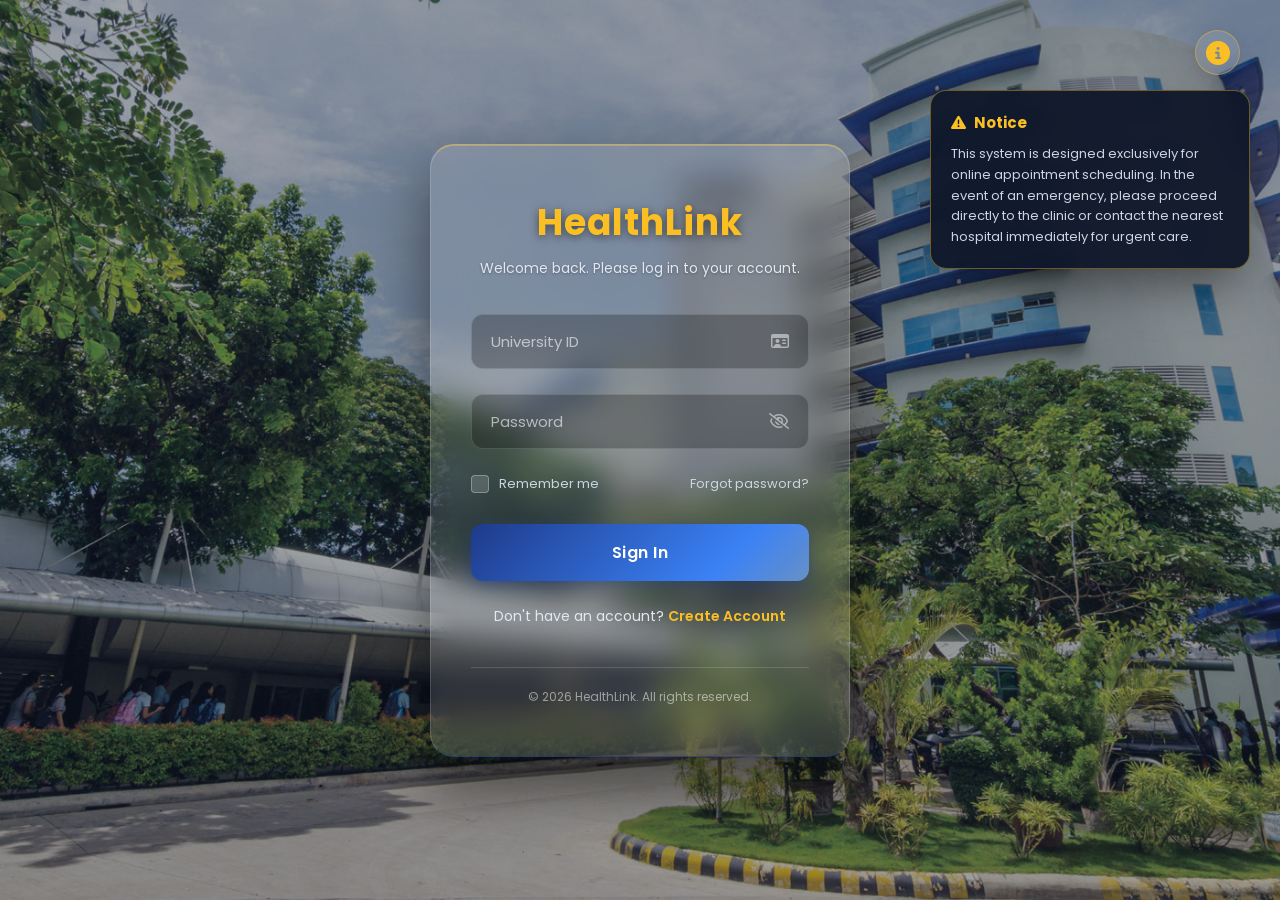
==== commit 9d435443: "Update index.html Updated inline script for notice popup logic to improve functionality and ensure p" ====
--- a/index.html
+++ b/index.html
@@ -26,7 +26,7 @@
         </div>
     </div>
 
-    <!-- Notice Icon (Starts without the .hidden class so it can pop the message, but we will hide the highlight) -->
+    <!-- Notice Icon -->
     <div class="notice-container">
         <button class="notice-btn" id="noticeBtn" title="Important Notice">
             <i class="fa-solid fa-circle-info"></i>
@@ -87,48 +87,51 @@
         </div>
     </div>
 
+    <!-- Load Global Scripts -->
     <script src="script.js"></script>
 
-    <!-- NEW LOGIC FOR THE AUTO-POPUP AND ICON STATE -->
+    <!-- Inline Script for Notice Popup Logic -->
     <script>
         document.addEventListener('DOMContentLoaded', () => {
             const noticeBtn = document.getElementById('noticeBtn');
             const noticePopup = document.getElementById('noticePopup');
 
-            // 1. Remove the yellow highlight immediately on load
-            noticeBtn.classList.add('hidden');
+            if (noticeBtn && noticePopup) {
+                // 1. Start unhighlighted
+                noticeBtn.classList.add('hidden');
 
-            // 2. Show the popup after a tiny delay (for smooth animation)
-            setTimeout(() => {
-                noticePopup.classList.add('show');
-            }, 100);
+                // 2. Auto-show after 100ms
+                setTimeout(() => {
+                    noticePopup.classList.add('show');
+                    noticeBtn.classList.remove('hidden'); 
+                }, 100);
 
-            // 3. Hide the popup after 3 seconds
-            setTimeout(() => {
-                noticePopup.classList.remove('show');
-                // The icon stays 'hidden' (unhighlighted) so it looks clean
-            }, 3100); // 100ms delay + 3000ms duration
-
-            // 4. Allow the user to click it again manually
-            noticeBtn.addEventListener('click', (e) => {
-                e.stopPropagation();
-                noticePopup.classList.toggle('show');
-                
-                // If they open it, we remove the 'hidden' class to highlight it again
-                if (noticePopup.classList.contains('show')) {
-                    noticeBtn.classList.remove('hidden');
-                } else {
-                    noticeBtn.classList.add('hidden');
-                }
-            });
-
-            // 5. Close when clicking outside
-            document.addEventListener('click', (e) => {
-                if (!noticePopup.contains(e.target) && e.target !== noticeBtn && !noticeBtn.contains(e.target)) {
+                // 3. Auto-hide after 3 seconds
+                setTimeout(() => {
                     noticePopup.classList.remove('show');
                     noticeBtn.classList.add('hidden');
-                }
-            });
+                }, 3100);
+
+                // 4. Toggle on manual click
+                noticeBtn.addEventListener('click', (e) => {
+                    e.stopPropagation();
+                    noticePopup.classList.toggle('show');
+                    
+                    if (noticePopup.classList.contains('show')) {
+                        noticeBtn.classList.remove('hidden');
+                    } else {
+                        noticeBtn.classList.add('hidden');
+                    }
+                });
+
+                // 5. Close on outside click
+                document.addEventListener('click', (e) => {
+                    if (!noticePopup.contains(e.target) && !noticeBtn.contains(e.target)) {
+                        noticePopup.classList.remove('show');
+                        noticeBtn.classList.add('hidden');
+                    }
+                });
+            }
         });
     </script>
 </body>
